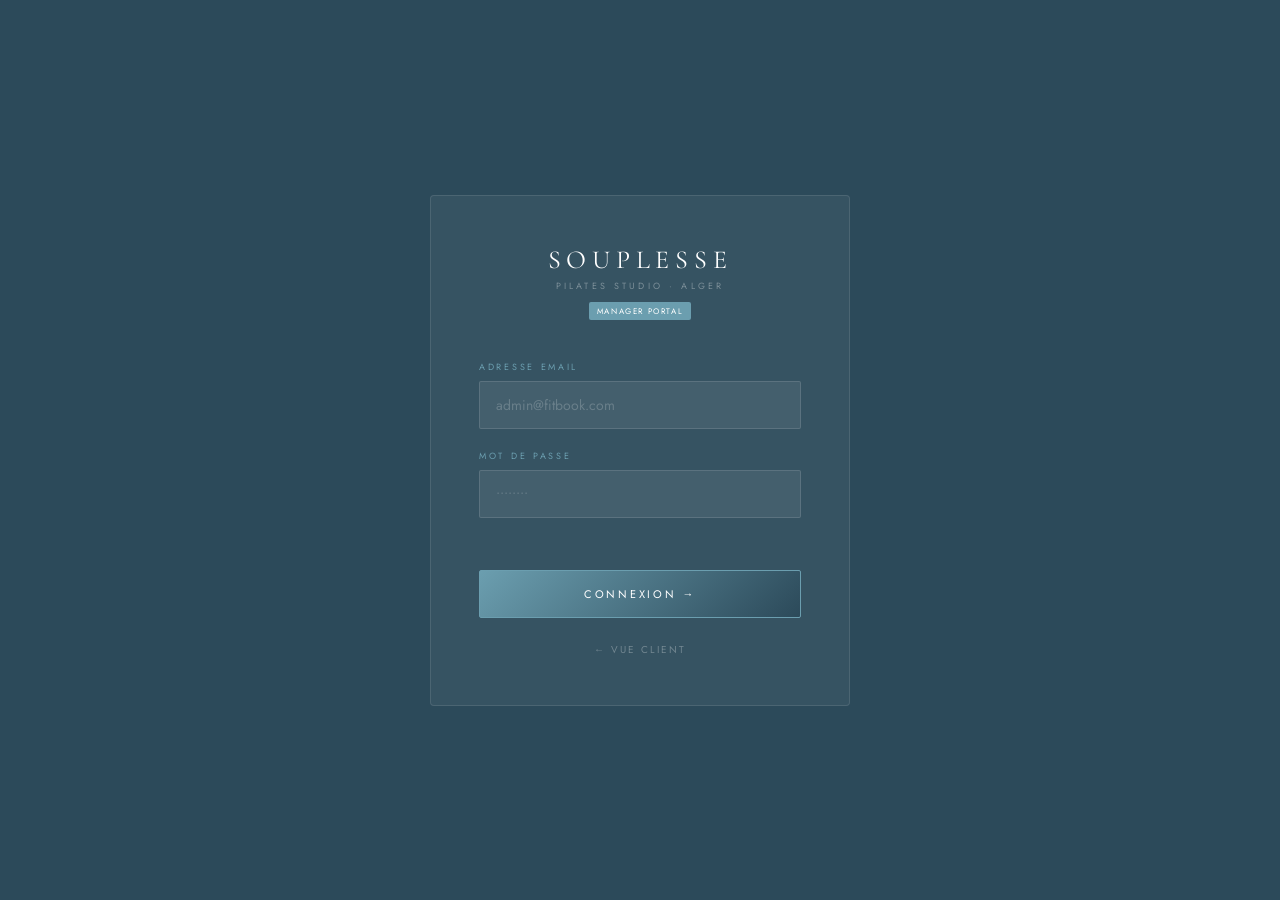
==== src/main/resources/static/admin.html @ acb63647 "back + front (reservation btn does not work)" ====
<!DOCTYPE html>
<html lang="fr">
<head>
  <meta charset="UTF-8"/>
  <meta name="viewport" content="width=device-width, initial-scale=1.0"/>
  <title>Souplesse — Admin Dashboard</title>
  <link rel="stylesheet" href="./css/style.css">
  <link rel="stylesheet" href="./css/admin.css">
  <link rel="preconnect" href="https://fonts.googleapis.com"/>
  <link rel="stylesheet" href="https://fonts.googleapis.com/css2?family=Cormorant+Garamond:ital,wght@0,300;0,400;1,300;1,400&family=Jost:wght@300;400;500&display=swap"/>
  <style>
    .admin-container { display: flex; gap: 0; min-height: 100vh; }
    .admin-sidebar { width: 260px; background: #2c4a5a; padding: 24px; color: white; overflow-y: auto; }
    .admin-main { flex: 1; overflow-y: auto; padding: 40px; background: #fdfcfa; }
    .admin-logo { font-size: 18px; font-weight: 600; margin-bottom: 32px; }
    .admin-stats { display: grid; grid-template-columns: repeat(3, 1fr); gap: 16px; margin-bottom: 32px; }
    .admin-stat-card { background: white; padding: 20px; border-radius: 6px; text-align: center; }
    .admin-stat-num { font-size: 28px; font-weight: 600; color: #2c4a5a; }
    .admin-stat-label { font-size: 12px; color: #999; margin-top: 4px; }
    .admin-tabs { display: flex; gap: 12px; margin-bottom: 32px; border-bottom: 1px solid #e0e0e0; }
    .admin-tab { padding: 12px 16px; cursor: pointer; border: none; background: none; font-size: 14px; color: #999; border-bottom: 3px solid transparent; transition: all 0.2s; }
    .admin-tab.active { color: #2c4a5a; border-bottom-color: #2c4a5a; font-weight: 600; }
    .tab-content { display: none; }
    .tab-content.active { display: block; }
    .admin-card-body { background: white; padding: 24px; border-radius: 8px; }
    .admin-card-title { font-size: 18px; font-weight: 600; margin-bottom: 20px; color: #2c4a5a; }
    .admin-form-group { margin-bottom: 16px; }
    .admin-form-group label { display: block; font-size: 12px; color: #999; text-transform: uppercase; letter-spacing: 0.3px; margin-bottom: 6px; }
    .admin-form-group input, .admin-form-group select, .admin-form-group textarea { width: 100%; padding: 10px; border: 1px solid #ddd; border-radius: 4px; font-size: 14px; }
    .admin-form-error { color: #d32f2f; font-size: 12px; }
    .admin-submit-btn { width: 100%; padding: 12px; background: #6b9eaf; color: white; border: none; border-radius: 4px; cursor: pointer; font-weight: 600; }
    .admin-table { width: 100%; border-collapse: collapse; margin-top: 20px; }
    .admin-table th { text-align: left; padding: 12px; background: #f5f5f5; font-weight: 600; font-size: 12px; color: #666; border-bottom: 1px solid #ddd; }
    .admin-table td { padding: 12px; border-bottom: 1px solid #eee; font-size: 13px; }
    .admin-btn-edit, .admin-btn-delete { border: none; background: none; cursor: pointer; padding: 4px; border-radius: 2px; transition: all 0.2s; }
    .admin-btn-edit { color: #2196f3; }
    .admin-btn-delete { color: #f44336; }
    .admin-btn-edit:hover { background: rgba(33, 150, 243, 0.1); }
    .admin-btn-delete:hover { background: rgba(244, 67, 54, 0.1); }
    #adminToast { display: none; position: fixed; bottom: 20px; left: 20px; background: #4caf50; color: white; padding: 12px 20px; border-radius: 4px; }
    #adminToast.show { display: block; }
    .form-row { display: grid; grid-template-columns: 1fr 1fr; gap: 16px; }
  </style>
</head>
<body>

<div class="admin-container">

  <!-- SIDEBAR -->
  <div class="admin-sidebar">
    <div class="admin-logo">SOUPLESSE ADMIN</div>
    <div class="sidebar-footer"></div>
  </div>

  <!-- MAIN CONTENT -->
  <div class="admin-main">
    <!-- STATS -->
    <div class="admin-stats">
      <div class="admin-stat-card">
        <div class="admin-stat-num" id="statActive">0</div>
        <div class="admin-stat-label">CLASSES ACTIVES</div>
      </div>
      <div class="admin-stat-card">
        <div class="admin-stat-num" id="statBooked">0</div>
        <div class="admin-stat-label">RÉSERVATIONS</div>
      </div>
      <div class="admin-stat-card">
        <div class="admin-stat-num" id="statClients">0</div>
        <div class="admin-stat-label">CLIENTS</div>
      </div>
    </div>

    <!-- TABS -->
    <div class="admin-tabs">
      <button class="admin-tab active" onclick="switchTab('courses')">Classes</button>
      <button class="admin-tab" onclick="switchTab('instructors')">Instructeurs</button>
      <button class="admin-tab" onclick="switchTab('reservations')">Réservations</button>
    </div>

    <!-- TAB: COURSES -->
    <div id="courses-tab" class="tab-content active">
      <div class="admin-card-body" id="addCourseSection">
        <h3 class="admin-card-title">Créer une Classe</h3>

        <div class="admin-form-group">
            <label for="fieldTitle">Type de Classe (ex: YOGA, PILATES)</label>
            <input type="text" id="fieldTitle" placeholder="ex. YOGA, PILATES, STRETCHING, CARDIO"/>
        </div>

        <div class="admin-form-group">
            <label for="fieldInstructor">Instructeur</label>
            <select id="fieldInstructor">
              <option value="">— Choisir un instructeur —</option>
            </select>
        </div>

        <div class="form-row">
            <div class="admin-form-group">
              <label for="fieldDate">Date</label>
              <input type="date" id="fieldDate"/>
            </div>
            <div class="admin-form-group">
              <label for="fieldTime">Heure</label>
              <input type="time" id="fieldTime"/>
            </div>
        </div>

        <div class="admin-form-group">
            <label for="fieldCapacity">Capacité (Places)</label>
            <input type="number" id="fieldCapacity" placeholder="8" min="1" max="50"/>
        </div>

        <div class="admin-form-group">
            <label for="fieldImage">Image (URL, optionnel)</label>
            <input type="url" id="fieldImage" placeholder="https://images.unsplash.com/..."/>
        </div>

        <div class="admin-form-group">
            <label for="fieldDescription">Description</label>
            <textarea id="fieldDescription" placeholder="Décrivez la séance…" rows="4"></textarea>
        </div>

        <div class="admin-form-group">
            <label for="fieldPrice">Prix (DA)</label>
            <input type="number" id="fieldPrice" min="0" step="100"/>
        </div>

        <p class="admin-form-error" id="adminFormError"></p>

        <button class="admin-submit-btn" onclick="addCourse()">
            Publier la Classe →
        </button>
      </div>

      <div style="margin-top: 32px;">
        <h3 class="admin-card-title">Classes Publiées</h3>
        <table class="admin-table">
          <thead>
            <tr>
              <th>Type</th>
              <th>Instructeur</th>
              <th>Date & Heure</th>
              <th>Prix</th>
              <th>Places</th>
              <th>Actions</th>
            </tr>
          </thead>
          <tbody id="adminTableBody">
          </tbody>
        </table>
        <div id="emptyState" style="text-align: center; padding: 32px; color: #999; display: none;">
          Aucune classe ajoutée.
        </div>
      </div>
    </div>

    <!-- TAB: INSTRUCTORS -->
    <div id="instructors-tab" class="tab-content">
      <div class="admin-card-body">
        <h3 class="admin-card-title">Ajouter un Instructeur</h3>

        <div class="admin-form-group">
            <label for="instFirstName">Prénom</label>
            <input type="text" id="instFirstName" placeholder="ex. Amira"/>
        </div>

        <div class="admin-form-group">
            <label for="instLastName">Nom</label>
            <input type="text" id="instLastName" placeholder="ex. Bensalem"/>
        </div>

        <div class="admin-form-group">
            <label for="instEmail">Email</label>
            <input type="email" id="instEmail" placeholder="amira@souplesse.com"/>
        </div>

        <p class="admin-form-error" id="instructorFormError"></p>

        <button class="admin-submit-btn" onclick="addInstructor()">
            Ajouter Instructeur →
        </button>
      </div>

      <div style="margin-top: 32px;">
        <h3 class="admin-card-title">Instructeurs</h3>
        <div id="instructorsContainer"></div>
      </div>
    </div>

    <!-- TAB: RESERVATIONS -->
    <div id="reservations-tab" class="tab-content">
      <div style="margin-top: 0;">
        <h3 class="admin-card-title">Réservations</h3>
        <table class="admin-table">
          <thead>
            <tr>
              <th>Client</th>
              <th>Email</th>
              <th>Classe</th>
              <th>Date</th>
              <th>Actions</th>
            </tr>
          </thead>
          <tbody id="clientsTableBody">
          </tbody>
        </table>
        <div id="clientsEmptyState" style="text-align: center; padding: 32px; color: #999; display: none;">
          Aucune réservation.
        </div>
      </div>
    </div>

  </div>
</div>

<div id="adminToast"></div>

<script src="./js/api.js"></script>
<script src="./js/admin.js"></script>

</body>
</html>
---- src/main/resources/static/css/style.css ----
/* ── RESET & BASE ───────────────────────────────── */
    *,*::before,*::after{box-sizing:border-box;margin:0;padding:0}
    :root{
    --cream:#F5F0E8;--sand:#E8D5B7;--ocean:#6B9EAF;
    --deep:#2C4A5A;--white:#FDFCFA;--charcoal:#2A2825;
    --serif:'Cormorant Garamond',serif;
    --sans:'Jost',sans-serif;
    }
    html{scroll-behavior:smooth}
    body{background:var(--white);color:var(--charcoal);font-family:var(--sans);overflow-x:hidden}
    img{display:block;max-width:100%}
    a{text-decoration:none;color:inherit}
    button{cursor:pointer;font-family:var(--sans);border:none;background:none}

    /* ── UTILITY ────────────────────────────────────── */
    .serif{font-family:var(--serif)}
    .sans{font-family:var(--sans)}
    .label{font-size:10px;letter-spacing:.35em;text-transform:uppercase;font-family:var(--sans);color:var(--ocean)}
    .fade-up{opacity:0;transform:translateY(36px);transition:opacity .85s cubic-bezier(.22,1,.36,1),transform .85s cubic-bezier(.22,1,.36,1)}
    .fade-up.visible{opacity:1;transform:none}

    /* ── NAV ────────────────────────────────────────── */
    #nav{
    position:fixed;top:0;left:0;right:0;z-index:100;
    display:flex;align-items:center;justify-content:space-between;
    padding:20px 48px;
    transition:background .4s,backdrop-filter .4s,box-shadow .4s;
    }
    #nav.scrolled{
    background:rgba(253,252,250,.94);
    backdrop-filter:blur(18px);
    box-shadow:0 1px 0 rgba(0,0,0,.06);
    }
    .nav-logo span:first-child{font-family:var(--serif);font-size:21px;letter-spacing:.22em;color:white;transition:color .4s}
    .nav-logo span:last-child{font-size:9px;letter-spacing:.35em;text-transform:uppercase;color:rgba(255,255,255,.6);display:block;margin-top:2px;transition:color .4s}
    #nav.scrolled .nav-logo span:first-child{color:var(--deep)}
    #nav.scrolled .nav-logo span:last-child{color:var(--ocean)}
    .nav-links{display:flex;align-items:center;gap:32px}
    .nav-links a{font-size:11px;letter-spacing:.2em;text-transform:uppercase;color:white;transition:opacity .3s;padding-bottom:2px;border-bottom:1px solid transparent}
    .nav-links a:hover{opacity:.5}
    .nav-links a.active{border-bottom-color:currentColor}
    #nav.scrolled .nav-links a{color:var(--charcoal)}
    .nav-cta{
    padding:10px 20px;font-size:10px;letter-spacing:.2em;text-transform:uppercase;
    background:linear-gradient(135deg,var(--ocean),var(--deep));color:white!important;
    border-radius:2px;transition:opacity .3s,transform .2s!important;border-bottom:none!important;
    }
    .nav-cta:hover{opacity:.9!important;transform:scale(1.04)}
    .hamburger{display:none;flex-direction:column;gap:6px;background:none;border:none;cursor:pointer;z-index:101}
    .hamburger span{display:block;width:24px;height:1px;background:white;transition:all .3s}
    #nav.scrolled .hamburger span{background:var(--charcoal)}
    .hamburger.open span:nth-child(1){transform:rotate(45deg) translate(5px,5px)}
    .hamburger.open span:nth-child(2){opacity:0}
    .hamburger.open span:nth-child(3){transform:rotate(-45deg) translate(5px,-5px)}
    #mobile-menu{
    display:none;position:fixed;top:0;left:0;right:0;
    background:var(--white);z-index:99;padding:88px 32px 40px;
    flex-direction:column;gap:0;
    }
    #mobile-menu.open{display:flex}
    #mobile-menu a{
    font-size:14px;letter-spacing:.2em;text-transform:uppercase;
    color:var(--charcoal);padding:16px 0;border-bottom:1px solid var(--sand);
    }

    /* ── HERO ───────────────────────────────────────── */
    #hero{
    position:relative;height:100vh;min-height:700px;
    display:flex;align-items:center;justify-content:center;overflow:hidden;
    }
    .hero-bg{
    position:absolute;inset:0;
    background:url('https://images.unsplash.com/photo-1518611012118-696072aa579a?w=1800&q=90') center/cover no-repeat;
    transform:scale(1.08);
    transition:transform .1s linear;
    }
    .hero-overlay{
    position:absolute;inset:0;
    background:linear-gradient(to bottom,rgba(44,74,90,.62) 0%,rgba(44,74,90,.22) 50%,rgba(44,74,90,.78) 100%);
    }
    .hero-wave{position:absolute;bottom:0;left:0;right:0;height:80px;z-index:2}
    .hero-content{
    position:relative;z-index:3;text-align:center;padding:0 24px;max-width:760px;
    }
    .hero-eyebrow{font-size:10px;letter-spacing:.4em;text-transform:uppercase;color:rgba(255,255,255,.7);margin-bottom:24px;animation:fadeInUp .9s .3s both}
    .hero-title{
    font-family:var(--serif);font-weight:300;line-height:.9;
    font-size:clamp(60px,10vw,120px);color:white;margin-bottom:24px;
    animation:fadeInUp .9s .5s both;
    }
    .hero-title em{font-style:italic;color:var(--sand)}
    .hero-sub{
    font-size:15px;letter-spacing:.05em;color:rgba(255,255,255,.75);
    line-height:1.7;max-width:420px;margin:0 auto 40px;
    animation:fadeInUp .9s .8s both;
    }
    .hero-btns{display:flex;flex-wrap:wrap;gap:16px;justify-content:center;animation:fadeInUp .9s 1s both}
    .btn-primary{
    position:relative;padding:16px 40px;font-size:11px;letter-spacing:.25em;text-transform:uppercase;
    background:var(--ocean);color:white;border-radius:2px;overflow:hidden;
    transition:transform .2s,box-shadow .3s;
    }
    .btn-primary:hover{transform:scale(1.04);box-shadow:0 0 32px rgba(107,158,175,.5)}
    .btn-outline{
    padding:16px 40px;font-size:11px;letter-spacing:.25em;text-transform:uppercase;
    border:1px solid rgba(255,255,255,.4);color:rgba(255,255,255,.9);border-radius:2px;
    transition:border-color .3s,background .3s;
    }
    .btn-outline:hover{border-color:white;background:rgba(255,255,255,.1)}

    /* floating studio card */
    .hero-card{
    position:absolute;right:48px;bottom:100px;z-index:4;
    width:180px;height:230px;border-radius:3px;overflow:hidden;
    box-shadow:0 20px 60px rgba(0,0,0,.4);
    animation:fadeInRight 1s 1.4s both;
    }
    .hero-card img{width:100%;height:100%;object-fit:cover;transition:opacity .8s}
    .hero-card-overlay{position:absolute;inset:0;background:linear-gradient(to top,rgba(44,74,90,.5),transparent 60%)}
    .hero-card-label{
    position:absolute;bottom:12px;left:12px;
    font-size:9px;letter-spacing:.3em;text-transform:uppercase;color:rgba(255,255,255,.9);
    }
    .hero-card-dots{position:absolute;top:12px;right:12px;display:flex;gap:4px}
    .hero-card-dots button{width:6px;height:6px;border-radius:50%;background:rgba(255,255,255,.4);transition:background .3s}
    .hero-card-dots button.active{background:white}
    .scroll-hint{
    position:absolute;bottom:40px;left:50%;transform:translateX(-50%);
    display:flex;flex-direction:column;align-items:center;gap:8px;
    color:rgba(255,255,255,.5);z-index:3;animation:bob 2.5s ease-in-out infinite;
    }
    .scroll-hint span{font-size:9px;letter-spacing:.3em;text-transform:uppercase}
    .scroll-hint div{width:1px;height:32px;background:rgba(255,255,255,.5)}

    /* ── STUDIO SHOWCASE ────────────────────────────── */
    #studio{background:var(--white)}
    .tab-bar{display:flex}
    .tab-bar button{
    flex:1;padding:20px;font-size:11px;letter-spacing:.25em;text-transform:uppercase;
    border-bottom:1px solid var(--sand);transition:all .3s;
    }
    .tab-bar button.active{background:var(--deep);color:white;border-bottom-color:var(--deep)}
    .tab-bar button:not(.active){color:var(--charcoal);background:var(--cream)}
    .studio-panel{display:none;grid-template-columns:1fr 1fr;min-height:460px}
    .studio-panel.active{display:grid}
    .studio-panel-img{position:relative;overflow:hidden;min-height:360px}
    .studio-panel-img img{width:100%;height:100%;object-fit:cover;animation:zoomIn 1.2s cubic-bezier(.22,1,.36,1) both}
    .studio-panel-text{
    display:flex;flex-direction:column;justify-content:center;
    padding:56px 64px;background:var(--white);
    }
    .studio-panel-text h2{
    font-family:var(--serif);font-weight:300;line-height:1.1;
    font-size:clamp(30px,4vw,50px);color:var(--deep);margin:12px 0 20px;
    }
    .studio-panel-text p{font-size:15px;line-height:1.75;color:#6B6560;margin-bottom:32px}
    .studio-stats{display:flex;gap:40px}
    .stat-num{font-family:var(--serif);font-size:30px;font-weight:300;color:var(--deep)}
    .stat-label{font-size:9px;letter-spacing:.15em;text-transform:uppercase;color:var(--ocean);margin-top:2px}

    /* ── CLASSES ────────────────────────────────────── */
    #classes{padding:96px 24px;background:var(--cream)}
    .section-header{text-align:center;margin-bottom:48px}
    .section-title{
    font-family:var(--serif);font-weight:300;
    font-size:clamp(32px,5vw,60px);color:var(--deep);line-height:1.1;margin-top:12px;
    }
    .filter-bar{display:flex;flex-wrap:wrap;justify-content:center;gap:8px;margin-bottom:40px}
    .filter-btn{
    padding:8px 16px;font-size:10px;letter-spacing:.2em;text-transform:uppercase;
    border:1px solid rgba(0,0,0,.08);border-radius:2px;transition:all .2s;
    background:rgba(255,255,255,.7);color:var(--charcoal);
    }
    .filter-btn.active,.filter-btn:hover{background:var(--deep);color:white;border-color:var(--deep)}
    .courses-grid{
    display:grid;grid-template-columns:repeat(3,1fr);
    gap:24px;max-width:1152px;margin:0 auto;
    }
    .course-card{
    position:relative;border-radius:3px;overflow:hidden;aspect-ratio:3/4;cursor:pointer;
    transition:transform .4s cubic-bezier(.22,1,.36,1);
    }
    .course-card:hover{transform:translateY(-6px)}
    .course-img{width:100%;height:100%;object-fit:cover;transition:transform .7s}
    .course-card:hover .course-img{transform:scale(1.1)}
    .course-gradient{
    position:absolute;inset:0;
    background:linear-gradient(to top,rgba(44,74,90,.9) 0%,transparent 55%);
    }
    .course-base{position:absolute;bottom:0;left:0;right:0;padding:20px}
    .course-instructor{font-size:10px;letter-spacing:.2em;text-transform:uppercase;color:var(--sand);margin-bottom:6px}
    .course-title{font-family:var(--serif);font-size:20px;font-weight:300;color:white;line-height:1.2}
    .course-overlay{
    position:absolute;inset:0;
    background:rgba(44,74,90,.93);
    display:flex;flex-direction:column;align-items:center;justify-content:center;
    padding:24px;text-align:center;
    opacity:0;transition:opacity .3s;
    }
    .course-card:hover .course-overlay{opacity:1}
    .course-divider{width:40px;height:1px;background:var(--sand);margin:0 auto 20px}
    .level-badge{
    display:inline-block;padding:4px 10px;
    font-size:9px;letter-spacing:.18em;text-transform:uppercase;
    border-radius:2px;color:white;margin-bottom:12px;
    }
    .course-duration{font-size:11px;color:rgba(255,255,255,.6);margin-bottom:16px}
    .course-spots{font-size:11px;color:rgba(255,255,255,.5);margin-bottom:20px}
    .btn-book{
    padding:10px 32px;font-size:10px;letter-spacing:.2em;text-transform:uppercase;
    border:1px solid rgba(255,255,255,.4);color:white;border-radius:2px;
    transition:all .2s;background:transparent;
    }
    .btn-book:hover,.btn-book.booked{background:var(--ocean);border-color:var(--ocean)}
    .tag-badge{
    position:absolute;top:16px;left:16px;
    padding:4px 12px;font-size:9px;letter-spacing:.2em;text-transform:uppercase;
    background:var(--ocean);color:white;border-radius:2px;
    }
    .spots-badge{
    position:absolute;top:16px;right:16px;
    padding:4px 10px;font-size:9px;letter-spacing:.15em;text-transform:uppercase;
    background:rgba(196,113,91,.88);color:white;border-radius:2px;
    }

    /* ── BOOKING ────────────────────────────────────── */
    #booking{
    padding:96px 24px;
    background:linear-gradient(135deg,var(--deep) 0%,#1a3040 100%);
    }
    .booking-glass{
    max-width:900px;margin:0 auto;
    padding:48px;
    background:rgba(255,255,255,.07);
    backdrop-filter:blur(20px);
    border:1px solid rgba(255,255,255,.12);
    border-radius:4px;
    }
    .steps{display:flex;align-items:center;justify-content:center;gap:12px;margin-bottom:40px}
    .step-dot{
    width:28px;height:28px;border-radius:50%;display:flex;align-items:center;justify-content:center;
    font-size:11px;transition:all .3s;
    background:rgba(255,255,255,.15);color:rgba(255,255,255,.4);
    }
    .step-dot.active{background:var(--sand);color:var(--deep)}
    .step-dot.done{background:var(--ocean);color:white}
    .step-label{font-size:10px;letter-spacing:.2em;text-transform:uppercase;color:rgba(255,255,255,.35);transition:color .3s}
    .step-label.active{color:white}
    .step-sep{width:32px;height:1px;background:rgba(255,255,255,.15)}
    .booking-step{display:none}
    .booking-step.active{display:block}
    .booking-grid{display:grid;grid-template-columns:1fr 1fr;gap:40px}
    .cal-header{display:flex;align-items:center;justify-content:space-between;margin-bottom:20px}
    .cal-month{font-family:var(--serif);font-size:18px;font-weight:300;color:white}
    .cal-nav{display:flex;gap:4px}
    .cal-nav button{
    width:32px;height:32px;border-radius:50%;color:rgba(255,255,255,.6);
    display:flex;align-items:center;justify-content:center;font-size:16px;
    transition:all .2s;
    }
    .cal-nav button:hover{background:rgba(255,255,255,.1);color:white}
    .cal-grid{display:grid;grid-template-columns:repeat(7,1fr);gap:4px}
    .cal-day-label{
    text-align:center;font-size:9px;letter-spacing:.2em;text-transform:uppercase;
    color:rgba(255,255,255,.3);padding:4px 0;
    }
    .cal-day{
    aspect-ratio:1;display:flex;align-items:center;justify-content:center;
    border-radius:50%;font-size:13px;color:rgba(255,255,255,.8);
    transition:all .2s;cursor:pointer;
    }
    .cal-day:hover{background:rgba(255,255,255,.1)}
    .cal-day.past{color:rgba(255,255,255,.2);cursor:not-allowed;pointer-events:none}
    .cal-day.selected{background:var(--ocean);color:white}
    .class-types{display:flex;flex-wrap:wrap;gap:8px;margin-top:20px}
    .class-type-btn{
    padding:8px 12px;font-size:10px;letter-spacing:.15em;text-transform:uppercase;
    border:1px solid rgba(255,255,255,.12);color:rgba(255,255,255,.7);border-radius:2px;
    transition:all .2s;
    }
    .class-type-btn.active,.class-type-btn:hover{
    background:var(--sand);color:var(--deep);border-color:var(--sand);
    }
    .times-grid{display:grid;grid-template-columns:repeat(4,1fr);gap:8px;margin-top:12px}
    .time-btn{
    padding:10px;font-size:11px;text-align:center;
    border:1px solid rgba(255,255,255,.12);color:rgba(255,255,255,.7);border-radius:2px;
    transition:all .2s;
    }
    .time-btn:hover{border-color:var(--ocean);color:white}
    .time-btn.selected{background:var(--ocean);border-color:var(--ocean);color:white}
    .section-sublabel{font-size:10px;letter-spacing:.2em;text-transform:uppercase;color:var(--ocean);margin-bottom:12px;margin-top:20px}
    .btn-continue{
    width:100%;margin-top:24px;padding:16px;
    font-size:11px;letter-spacing:.25em;text-transform:uppercase;
    border-radius:2px;color:rgba(255,255,255,.3);
    background:rgba(255,255,255,.08);transition:all .3s;cursor:not-allowed;
    }
    .btn-continue.ready{
    background:linear-gradient(135deg,var(--ocean),var(--deep));
    color:white;cursor:pointer;
    }
    .btn-continue.ready:hover{opacity:.9;transform:scale(1.01)}
    .booking-form{max-width:440px;margin:0 auto}
    .booking-summary{
    text-align:center;margin-bottom:28px;
    font-size:14px;color:rgba(255,255,255,.5);
    }
    .booking-summary strong{color:var(--sand);font-weight:400}
    .form-group{margin-bottom:16px}
    .form-group label{
    display:block;font-size:10px;letter-spacing:.2em;text-transform:uppercase;
    color:var(--ocean);margin-bottom:8px;
    }
    .form-group input{
    width:100%;padding:14px 16px;font-size:14px;outline:none;
    background:rgba(255,255,255,.08);border:1px solid rgba(255,255,255,.15);
    border-radius:2px;color:white;font-family:var(--sans);transition:border .2s;
    }
    .form-group input:focus{border-color:var(--ocean)}
    .form-group input::placeholder{color:rgba(255,255,255,.25)}
    .form-btns{display:flex;gap:12px;margin-top:24px}
    .btn-back{
    flex:1;padding:14px;font-size:10px;letter-spacing:.2em;text-transform:uppercase;
    border:1px solid rgba(255,255,255,.2);color:rgba(255,255,255,.6);border-radius:2px;
    transition:all .2s;
    }
    .btn-back:hover{border-color:rgba(255,255,255,.5);color:white}
    .btn-confirm{
    flex:2;padding:14px;font-size:10px;letter-spacing:.25em;text-transform:uppercase;
    background:linear-gradient(135deg,var(--ocean),var(--deep));color:white;border-radius:2px;
    transition:all .2s;
    }
    .btn-confirm:hover{opacity:.9}
    .booking-done{text-align:center;padding:40px 0}
    .done-check{
    width:72px;height:72px;border-radius:50%;background:var(--ocean);
    display:flex;align-items:center;justify-content:center;margin:0 auto 28px;
    animation:popIn .5s cubic-bezier(.22,1,.36,1) both;
    }
    .done-check svg{width:32px;height:32px}
    .done-title{font-family:var(--serif);font-size:32px;font-weight:300;color:white;margin-bottom:10px}
    .done-detail{font-size:14px;color:rgba(255,255,255,.6);margin-bottom:6px}
    .done-date{font-size:15px;color:var(--sand);margin-bottom:24px}
    .btn-again{
    font-size:10px;letter-spacing:.25em;text-transform:uppercase;
    border-bottom:1px solid var(--ocean);color:var(--ocean);padding-bottom:2px;
    transition:opacity .2s;
    }
    .btn-again:hover{opacity:.7}

    /* ── TESTIMONIALS ───────────────────────────────── */
    #testimonials{padding:96px 24px;background:var(--cream);overflow:hidden}
    .testimonials-inner{max-width:720px;margin:0 auto;text-align:center}
    .quote-mark{font-family:var(--serif);font-size:60px;color:var(--sand);line-height:1}
    .testimonial-text{
    font-family:var(--serif);font-weight:300;line-height:1.55;
    font-size:clamp(18px,3vw,28px);color:var(--deep);
    margin-bottom:28px;
    transition:opacity .4s,transform .4s;
    }
    .testimonial-name{font-size:12px;letter-spacing:.15em;text-transform:uppercase;color:var(--charcoal)}
    .testimonial-role{font-size:10px;letter-spacing:.15em;text-transform:uppercase;color:var(--ocean);margin-top:4px}
    .testi-dots{display:flex;justify-content:center;gap:10px;margin-top:28px}
    .testi-dot{height:1px;background:var(--sand);transition:all .3s;border:none;cursor:pointer}
    .testi-dot.active{background:var(--ocean);width:32px}
    .testi-dot:not(.active){width:16px}
    .swipe-hint{font-size:9px;letter-spacing:.2em;text-transform:uppercase;color:rgba(42,40,37,.4);margin-top:14px}

    /* ── COMMUNITY ──────────────────────────────────── */
    #community{padding:96px 24px;background:var(--white)}
    .gallery-grid{
    display:grid;grid-template-columns:repeat(3,1fr);
    gap:10px;max-width:1152px;margin:32px auto 0;
    }
    .gallery-cell{position:relative;aspect-ratio:1;overflow:hidden;cursor:pointer}
    .gallery-cell img{width:100%;height:100%;object-fit:cover;transition:transform .7s}
    .gallery-cell:hover img{transform:scale(1.09)}
    .gallery-hover{
    position:absolute;inset:0;
    background:rgba(44,74,90,.7);
    display:flex;flex-direction:column;align-items:center;justify-content:center;
    opacity:0;transition:opacity .3s;
    }
    .gallery-cell:hover .gallery-hover{opacity:1}
    .gallery-likes{display:flex;align-items:center;gap:6px;color:white;font-size:14px}
    .gallery-caption{font-size:11px;color:rgba(255,255,255,.8);margin-top:6px}
    .gallery-studio-tag{
    position:absolute;top:10px;left:10px;
    background:rgba(44,74,90,.85);color:white;
    font-size:8px;letter-spacing:.25em;text-transform:uppercase;
    padding:3px 8px;border-radius:2px;
    }
    .ig-link{
    display:inline-flex;align-items:center;gap:12px;
    font-size:11px;letter-spacing:.2em;text-transform:uppercase;
    color:var(--ocean);margin-top:32px;
    transition:gap .3s;
    }
    .ig-link:hover{gap:20px}

    /* ── FOOTER ─────────────────────────────────────── */
    #footer{padding:80px 24px;background:var(--deep)}
    .footer-newsletter{text-align:center;margin-bottom:56px;padding-bottom:56px;border-bottom:1px solid rgba(255,255,255,.08)}
    .footer-newsletter h3{font-family:var(--serif);font-size:32px;font-weight:300;color:white;margin-bottom:10px}
    .footer-newsletter p{font-size:13px;color:rgba(255,255,255,.45);margin-bottom:24px}
    .newsletter-form{display:flex;max-width:400px;margin:0 auto}
    .newsletter-form input{
    flex:1;padding:14px 20px;font-size:13px;outline:none;
    background:rgba(255,255,255,.08);border:1px solid rgba(255,255,255,.15);
    border-right:none;border-radius:2px 0 0 2px;
    color:white;font-family:var(--sans);
    }
    .newsletter-form input::placeholder{color:rgba(255,255,255,.25)}
    .newsletter-form button{
    padding:14px 20px;font-size:10px;letter-spacing:.2em;text-transform:uppercase;
    background:var(--ocean);color:white;border-radius:0 2px 2px 0;
    transition:opacity .2s;white-space:nowrap;
    }
    .newsletter-form button:hover{opacity:.85}
    .newsletter-thanks{color:var(--ocean);font-size:13px;display:none}
    .footer-grid{display:grid;grid-template-columns:2fr 1fr 1fr;gap:40px;margin-bottom:48px;padding-bottom:48px;border-bottom:1px solid rgba(255,255,255,.08)}
    .footer-brand-name{font-family:var(--serif);font-size:22px;letter-spacing:.22em;color:white;margin-bottom:6px}
    .footer-brand-sub{font-size:9px;letter-spacing:.35em;text-transform:uppercase;color:rgba(255,255,255,.3);margin-bottom:20px}
    .footer-brand-desc{font-size:14px;line-height:1.7;color:rgba(255,255,255,.45);margin-bottom:24px}
    .footer-socials{display:flex;gap:10px}
    .footer-social{
    width:36px;height:36px;display:flex;align-items:center;justify-content:center;
    border:1px solid rgba(255,255,255,.2);color:rgba(255,255,255,.55);
    font-size:10px;letter-spacing:.1em;border-radius:2px;
    transition:all .2s;
    }
    .footer-social:hover{transform:translateY(-2px);border-color:rgba(255,255,255,.5);color:white}
    .footer-col-title{font-size:9px;letter-spacing:.3em;text-transform:uppercase;color:var(--ocean);margin-bottom:20px}
    .footer-col a{display:block;font-size:13px;color:rgba(255,255,255,.45);margin-bottom:12px;transition:opacity .2s}
    .footer-col a:hover{opacity:.8}
    .footer-contact-item{margin-bottom:16px}
    .footer-contact-item span:first-child{font-size:9px;letter-spacing:.2em;text-transform:uppercase;color:rgba(255,255,255,.25);display:block;margin-bottom:2px}
    .footer-contact-item span:last-child{font-size:13px;color:rgba(255,255,255,.55)}
    .footer-bottom{display:flex;justify-content:space-between;align-items:center;font-size:11px;letter-spacing:.1em;color:rgba(255,255,255,.2)}

    /* ── MODAL ──────────────────────────────────────── */
    #bookingModal{
    display:none;position:fixed;top:0;left:0;right:0;bottom:0;z-index:1000;
    align-items:center;justify-content:center;
    background:rgba(0,0,0,.5);backdrop-filter:blur(4px);
    padding:20px;
    }
    .modal-content{
    background:white;border-radius:8px;padding:32px;max-width:400px;width:100%;
    box-shadow:0 20px 60px rgba(0,0,0,.3);
    animation:slideUp .3s cubic-bezier(.22,1,.36,1);
    }
    .modal-close{
    position:absolute;top:12px;right:12px;width:32px;height:32px;
    display:flex;align-items:center;justify-content:center;
    font-size:24px;color:var(--charcoal);opacity:.6;
    transition:opacity .2s;
    }
    .modal-close:hover{opacity:1}
    .modal-content h3{font-family:var(--serif);font-size:24px;margin-bottom:12px;color:var(--deep)}
    .modal-content p{font-size:13px;color:var(--charcoal);margin-bottom:8px}
    .modal-content .form-group{margin-bottom:16px}
    .modal-content .form-group label{display:block;font-size:10px;letter-spacing:.1em;text-transform:uppercase;color:var(--ocean);margin-bottom:6px}
    .modal-content .form-group input{
    width:100%;padding:10px;border:1px solid #ddd;border-radius:4px;
    font-size:13px;font-family:var(--sans);
    }
    .modal-content .form-group input:focus{outline:none;border-color:var(--ocean)}
    .btn-confirm{
    width:100%;padding:14px;background:var(--ocean);color:white;border:none;
    border-radius:4px;font-size:12px;letter-spacing:.1em;font-weight:600;
    cursor:pointer;margin-top:16px;transition:opacity .2s;
    }
    .btn-confirm:hover{opacity:.9}

    @keyframes slideUp{from{transform:translateY(60px);opacity:0}to{transform:translateY(0);opacity:1}}

    /* ── ANIMATIONS ─────────────────────────────────── */
    @keyframes fadeInUp{from{opacity:0;transform:translateY(30px)}to{opacity:1;transform:none}}
    @keyframes fadeInRight{from{opacity:0;transform:translateX(40px)}to{opacity:1;transform:none}}
    @keyframes zoomIn{from{transform:scale(1.06)}to{transform:scale(1)}}
    @keyframes popIn{0%{transform:scale(0)}70%{transform:scale(1.15)}100%{transform:scale(1)}}
    @keyframes bob{0%,100%{transform:translateX(-50%) translateY(0)}50%{transform:translateX(-50%) translateY(6px)}}

    /* ── RESPONSIVE ─────────────────────────────────── */
    @media(max-width:900px){
    #nav{padding:18px 24px}
    .nav-links{display:none}
    .hamburger{display:flex}
    .hero-card{display:none}
    .studio-panel{grid-template-columns:1fr}
    .studio-panel-text{padding:36px 28px}
    .courses-grid{grid-template-columns:repeat(2,1fr)}
    .booking-grid{grid-template-columns:1fr}
    .footer-grid{grid-template-columns:1fr}
    .gallery-grid{grid-template-columns:repeat(3,1fr)}
    }
    @media(max-width:600px){
    .hero-btns{flex-direction:column;align-items:center}
    .courses-grid{grid-template-columns:repeat(2,1fr);gap:12px}
    .gallery-grid{grid-template-columns:repeat(3,1fr);gap:6px}
    .booking-glass{padding:28px 20px}
    .times-grid{grid-template-columns:repeat(4,1fr)}
    }
---- src/main/resources/static/css/admin.css ----
/* ── ADMIN STYLES ────────────────────────────────────
    Extends the main Souplesse palette with dashboard-
    specific components. Import AFTER style.css.
    ─────────────────────────────────────────────────────── */

    /* ── Admin-specific variables ───────────────────────── */
    :root {
    --admin-sidebar-w: 260px;
    --admin-bg: #F8F6F2;
    --border: rgba(44, 74, 90, 0.1);
    --danger: #C0392B;
    --danger-bg: #FDECEA;
    --success: #4A7C5E;
    --success-bg: #EEF4EE;
    }

    /* ── Base ───────────────────────────────────────────── */
    body {
    background: var(--admin-bg);
    min-height: 100vh;
    display: flex;
    font-family: var(--sans);
    }

    /* ── Sidebar ────────────────────────────────────────── */
    .admin-sidebar {
    width: var(--admin-sidebar-w);
    background: var(--deep);
    min-height: 100vh;
    display: flex;
    flex-direction: column;
    position: fixed;
    top: 0;
    left: 0;
    bottom: 0;
    z-index: 50;
    padding: 0 0 32px;
    transition: transform .3s;
    }

    .sidebar-logo {
    padding: 32px 28px 24px;
    border-bottom: 1px solid rgba(255,255,255,.08);
    }
    .sidebar-logo-name {
    font-family: var(--serif);
    font-size: 20px;
    letter-spacing: .22em;
    color: white;
    }
    .sidebar-logo-sub {
    font-size: 8px;
    letter-spacing: .35em;
    text-transform: uppercase;
    color: rgba(255,255,255,.35);
    margin-top: 4px;
    }
    .sidebar-badge {
    display: inline-block;
    background: var(--ocean);
    color: white;
    font-size: 8px;
    letter-spacing: .2em;
    text-transform: uppercase;
    padding: 3px 8px;
    border-radius: 2px;
    margin-top: 8px;
    }

    .sidebar-nav {
    flex: 1;
    padding: 24px 0;
    }
    .sidebar-nav-item {
    display: flex;
    align-items: center;
    gap: 12px;
    padding: 13px 28px;
    font-size: 11px;
    letter-spacing: .15em;
    text-transform: uppercase;
    color: rgba(255,255,255,.45);
    cursor: pointer;
    transition: all .2s;
    border-left: 2px solid transparent;
    text-decoration: none;
    }
    .sidebar-nav-item:hover,
    .sidebar-nav-item.active {
    color: white;
    background: rgba(255,255,255,.05);
    border-left-color: var(--ocean);
    }
    .sidebar-nav-item svg { flex-shrink: 0; opacity: .7; }

    .sidebar-footer {
    padding: 20px 28px;
    border-top: 1px solid rgba(255,255,255,.08);
    }
    .sidebar-back {
    display: flex;
    align-items: center;
    gap: 8px;
    font-size: 10px;
    letter-spacing: .2em;
    text-transform: uppercase;
    color: rgba(255,255,255,.4);
    text-decoration: none;
    transition: color .2s;
    }
    .sidebar-back:hover { color: rgba(255,255,255,.8); }

    /* ── Main content ───────────────────────────────────── */
    .admin-main {
    margin-left: var(--admin-sidebar-w);
    flex: 1;
    padding: 40px 48px;
    min-height: 100vh;
    }

    /* ── Page header ────────────────────────────────────── */
    .admin-header {
    display: flex;
    align-items: flex-end;
    justify-content: space-between;
    margin-bottom: 40px;
    }
    .admin-header-eyebrow {
    font-size: 10px;
    letter-spacing: .35em;
    text-transform: uppercase;
    color: var(--ocean);
    margin-bottom: 6px;
    }
    .admin-header-title {
    font-family: var(--serif);
    font-size: 36px;
    font-weight: 300;
    color: var(--deep);
    line-height: 1;
    }
    .admin-header-date {
    font-size: 12px;
    letter-spacing: .1em;
    color: rgba(42,40,37,.35);
    }

    /* ── Stats row ──────────────────────────────────────── */
    .stats-row {
    display: grid;
    grid-template-columns: repeat(4, 1fr);
    gap: 16px;
    margin-bottom: 40px;
    }
    .stat-card {
    background: white;
    border-radius: 4px;
    padding: 24px;
    border: 1px solid var(--border);
    position: relative;
    overflow: hidden;
    }
    .stat-card::before {
    content: '';
    position: absolute;
    top: 0; left: 0; right: 0;
    height: 2px;
    background: linear-gradient(90deg, var(--ocean), var(--deep));
    }
    .stat-card-label {
    font-size: 9px;
    letter-spacing: .3em;
    text-transform: uppercase;
    color: var(--ocean);
    margin-bottom: 8px;
    }
    .stat-card-value {
    font-family: var(--serif);
    font-size: 34px;
    font-weight: 300;
    color: var(--deep);
    line-height: 1;
    }
    .stat-card-sub {
    font-size: 10px;
    color: rgba(42,40,37,.35);
    margin-top: 4px;
    }

    /* ── Two-column layout ──────────────────────────────── */
    .admin-layout {
    display: grid;
    grid-template-columns: 380px 1fr;
    gap: 24px;
    align-items: start;
    }

    /* ── Card wrapper ───────────────────────────────────── */
    .admin-card {
    background: white;
    border-radius: 4px;
    border: 1px solid var(--border);
    overflow: hidden;
    }
    .admin-card-header {
    padding: 24px 28px;
    border-bottom: 1px solid var(--border);
    display: flex;
    align-items: center;
    gap: 10px;
    }
    .admin-card-title {
    font-size: 11px;
    letter-spacing: .25em;
    text-transform: uppercase;
    color: var(--deep);
    font-weight: 500;
    }
    .admin-card-body { padding: 28px; }

    /* ── Form ───────────────────────────────────────────── */
    .admin-form-group {
    margin-bottom: 20px;
    }
    .admin-form-group label {
    display: block;
    font-size: 9px;
    letter-spacing: .3em;
    text-transform: uppercase;
    color: var(--ocean);
    margin-bottom: 8px;
    }
    .admin-form-group input,
    .admin-form-group select,
    .admin-form-group textarea {
    width: 100%;
    padding: 12px 14px;
    font-size: 13px;
    font-family: var(--sans);
    background: var(--admin-bg);
    border: 1px solid var(--border);
    border-radius: 2px;
    color: var(--charcoal);
    outline: none;
    transition: border-color .2s, background .2s;
    }
    .admin-form-group input:focus,
    .admin-form-group select:focus,
    .admin-form-group textarea:focus {
    border-color: var(--ocean);
    background: white;
    }
    .admin-form-group textarea {
    resize: vertical;
    min-height: 88px;
    }
    .form-row {
    display: grid;
    grid-template-columns: 1fr 1fr;
    gap: 14px;
    }
    .admin-form-error {
    font-size: 12px;
    color: var(--danger);
    margin-bottom: 12px;
    min-height: 16px;
    }
    .admin-submit-btn {
    width: 100%;
    padding: 14px;
    font-size: 11px;
    letter-spacing: .25em;
    text-transform: uppercase;
    background: linear-gradient(135deg, var(--ocean), var(--deep));
    color: white;
    border-radius: 2px;
    transition: opacity .2s, transform .15s;
    font-family: var(--sans);
    border: none;
    cursor: pointer;
    }
    .admin-submit-btn:hover { opacity: .88; transform: translateY(-1px); }

    /* ── Table ──────────────────────────────────────────── */
    .admin-table-wrap { overflow-x: auto; }
    .admin-table {
    width: 100%;
    border-collapse: collapse;
    font-size: 13px;
    }
    .admin-table thead th {
    font-size: 9px;
    letter-spacing: .3em;
    text-transform: uppercase;
    color: var(--ocean);
    text-align: left;
    padding: 14px 16px;
    border-bottom: 1px solid var(--border);
    white-space: nowrap;
    }
    .admin-table tbody tr {
    border-bottom: 1px solid var(--border);
    transition: background .2s;
    }
    .admin-table tbody tr:hover { background: var(--admin-bg); }
    .admin-table tbody tr.row--past { opacity: .45; }
    .admin-table td { padding: 16px; vertical-align: middle; }
    .td-title { font-weight: 500; color: var(--deep); margin-bottom: 2px; }
    .td-level { font-size: 10px; letter-spacing: .1em; color: var(--ocean); }
    .td-coach { font-weight: 400; color: var(--charcoal); }
    .td-email { font-size: 11px; color: rgba(42,40,37,.45); }
    .td-time  { font-size: 11px; color: rgba(42,40,37,.45); }

    /* Spots progress bar */
    .spots-bar {
    height: 3px;
    background: var(--border);
    border-radius: 2px;
    overflow: hidden;
    margin-bottom: 4px;
    width: 100px;
    }
    .spots-fill {
    height: 100%;
    background: linear-gradient(90deg, var(--ocean), var(--deep));
    border-radius: 2px;
    transition: width .6s;
    }
    .spots-text { font-size: 11px; color: var(--charcoal); }
    .badge-full {
    background: var(--danger-bg);
    color: var(--danger);
    font-size: 9px;
    letter-spacing: .15em;
    text-transform: uppercase;
    padding: 2px 6px;
    border-radius: 2px;
    margin-left: 4px;
    }

    .admin-btn-delete {
    display: inline-flex;
    align-items: center;
    gap: 6px;
    font-size: 10px;
    letter-spacing: .12em;
    text-transform: uppercase;
    color: var(--danger);
    background: var(--danger-bg);
    padding: 7px 12px;
    border-radius: 2px;
    border: none;
    cursor: pointer;
    font-family: var(--sans);
    transition: opacity .2s;
    }
    .admin-btn-delete:hover { opacity: .75; }

    .admin-btn-edit {
    display: inline-flex;
    align-items: center;
    gap: 6px;
    font-size: 10px;
    letter-spacing: .12em;
    text-transform: uppercase;
    color: var(--ocean);
    background: rgba(44, 74, 90, 0.08);
    padding: 7px 12px;
    border-radius: 2px;
    border: none;
    cursor: pointer;
    font-family: var(--sans);
    transition: opacity .2s;
    }
    .admin-btn-edit:hover { opacity: .75; }

    /* ── Empty state ────────────────────────────────────── */
    .empty-state {
    text-align: center;
    padding: 56px 24px;
    display: none;
    }
    .empty-state-icon {
    width: 56px;
    height: 56px;
    background: var(--admin-bg);
    border-radius: 50%;
    display: flex;
    align-items: center;
    justify-content: center;
    margin: 0 auto 16px;
    }
    .empty-state p {
    font-size: 13px;
    color: rgba(42,40,37,.4);
    letter-spacing: .05em;
    }

    /* ── Toast ──────────────────────────────────────────── */
    #adminToast {
    position: fixed;
    bottom: 32px;
    right: 32px;
    background: var(--deep);
    color: white;
    font-size: 12px;
    letter-spacing: .1em;
    padding: 14px 24px;
    border-radius: 3px;
    box-shadow: 0 8px 32px rgba(0,0,0,.18);
    z-index: 200;
    opacity: 0;
    transform: translateY(8px);
    transition: opacity .3s, transform .3s;
    pointer-events: none;
    }
    #adminToast.show { opacity: 1; transform: none; }

    /* ── Responsive ─────────────────────────────────────── */
    @media (max-width: 1100px) {
    .admin-layout { grid-template-columns: 1fr; }
    .stats-row    { grid-template-columns: repeat(2, 1fr); }
    }
    @media (max-width: 860px) {
    .admin-sidebar  { transform: translateX(-100%); }
    .admin-main     { margin-left: 0; padding: 24px 20px; }
    .admin-sidebar.open { transform: none; }
    }
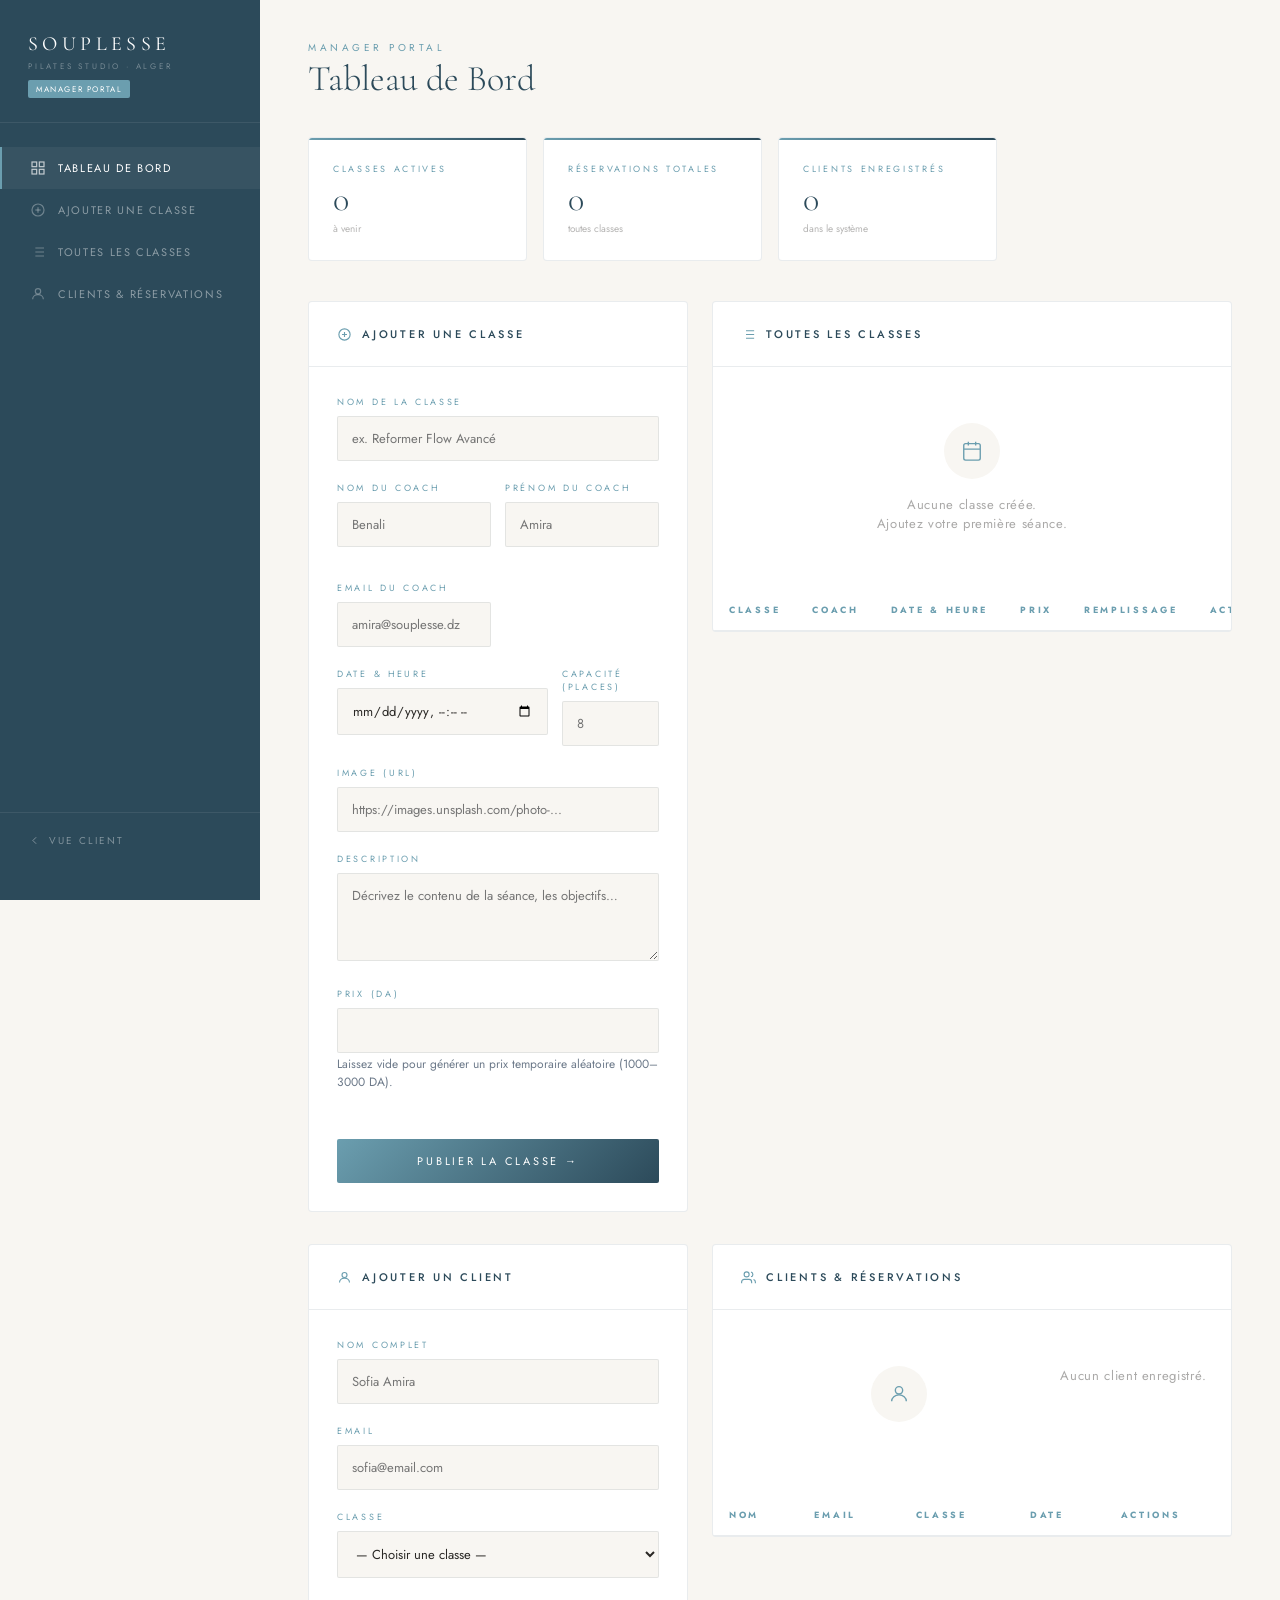
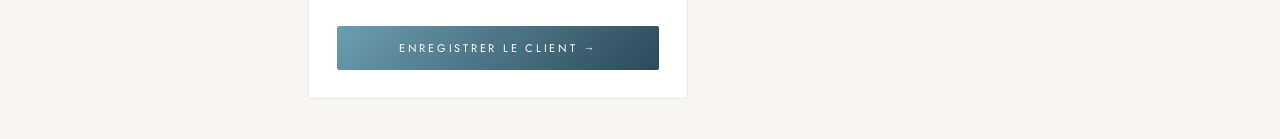
==== commit 25ba5cec: "fix(frontend): resolve E2E booking bugs and handle 401 unauthorized redirects - Added global 401 err" ====
--- a/src/main/resources/static/admin.html
+++ b/src/main/resources/static/admin.html
@@ -3,220 +3,303 @@
 <head>
   <meta charset="UTF-8"/>
   <meta name="viewport" content="width=device-width, initial-scale=1.0"/>
-  <title>Souplesse — Admin Dashboard</title>
-  <link rel="stylesheet" href="./css/style.css">
-  <link rel="stylesheet" href="./css/admin.css">
+  <title>Manager Dashboard — Souplesse Studio</title>
   <link rel="preconnect" href="https://fonts.googleapis.com"/>
   <link rel="stylesheet" href="https://fonts.googleapis.com/css2?family=Cormorant+Garamond:ital,wght@0,300;0,400;1,300;1,400&family=Jost:wght@300;400;500&display=swap"/>
-  <style>
-    .admin-container { display: flex; gap: 0; min-height: 100vh; }
-    .admin-sidebar { width: 260px; background: #2c4a5a; padding: 24px; color: white; overflow-y: auto; }
-    .admin-main { flex: 1; overflow-y: auto; padding: 40px; background: #fdfcfa; }
-    .admin-logo { font-size: 18px; font-weight: 600; margin-bottom: 32px; }
-    .admin-stats { display: grid; grid-template-columns: repeat(3, 1fr); gap: 16px; margin-bottom: 32px; }
-    .admin-stat-card { background: white; padding: 20px; border-radius: 6px; text-align: center; }
-    .admin-stat-num { font-size: 28px; font-weight: 600; color: #2c4a5a; }
-    .admin-stat-label { font-size: 12px; color: #999; margin-top: 4px; }
-    .admin-tabs { display: flex; gap: 12px; margin-bottom: 32px; border-bottom: 1px solid #e0e0e0; }
-    .admin-tab { padding: 12px 16px; cursor: pointer; border: none; background: none; font-size: 14px; color: #999; border-bottom: 3px solid transparent; transition: all 0.2s; }
-    .admin-tab.active { color: #2c4a5a; border-bottom-color: #2c4a5a; font-weight: 600; }
-    .tab-content { display: none; }
-    .tab-content.active { display: block; }
-    .admin-card-body { background: white; padding: 24px; border-radius: 8px; }
-    .admin-card-title { font-size: 18px; font-weight: 600; margin-bottom: 20px; color: #2c4a5a; }
-    .admin-form-group { margin-bottom: 16px; }
-    .admin-form-group label { display: block; font-size: 12px; color: #999; text-transform: uppercase; letter-spacing: 0.3px; margin-bottom: 6px; }
-    .admin-form-group input, .admin-form-group select, .admin-form-group textarea { width: 100%; padding: 10px; border: 1px solid #ddd; border-radius: 4px; font-size: 14px; }
-    .admin-form-error { color: #d32f2f; font-size: 12px; }
-    .admin-submit-btn { width: 100%; padding: 12px; background: #6b9eaf; color: white; border: none; border-radius: 4px; cursor: pointer; font-weight: 600; }
-    .admin-table { width: 100%; border-collapse: collapse; margin-top: 20px; }
-    .admin-table th { text-align: left; padding: 12px; background: #f5f5f5; font-weight: 600; font-size: 12px; color: #666; border-bottom: 1px solid #ddd; }
-    .admin-table td { padding: 12px; border-bottom: 1px solid #eee; font-size: 13px; }
-    .admin-btn-edit, .admin-btn-delete { border: none; background: none; cursor: pointer; padding: 4px; border-radius: 2px; transition: all 0.2s; }
-    .admin-btn-edit { color: #2196f3; }
-    .admin-btn-delete { color: #f44336; }
-    .admin-btn-edit:hover { background: rgba(33, 150, 243, 0.1); }
-    .admin-btn-delete:hover { background: rgba(244, 67, 54, 0.1); }
-    #adminToast { display: none; position: fixed; bottom: 20px; left: 20px; background: #4caf50; color: white; padding: 12px 20px; border-radius: 4px; }
-    #adminToast.show { display: block; }
-    .form-row { display: grid; grid-template-columns: 1fr 1fr; gap: 16px; }
-  </style>
+  <link rel="stylesheet" href="css/style.css"/>
+  <link rel="stylesheet" href="css/admin.css"/>
 </head>
 <body>
 
-<div class="admin-container">
-
-  <!-- SIDEBAR -->
-  <div class="admin-sidebar">
-    <div class="admin-logo">SOUPLESSE ADMIN</div>
-    <div class="sidebar-footer"></div>
-  </div>
-
-  <!-- MAIN CONTENT -->
-  <div class="admin-main">
-    <!-- STATS -->
-    <div class="admin-stats">
-      <div class="admin-stat-card">
-        <div class="admin-stat-num" id="statActive">0</div>
-        <div class="admin-stat-label">CLASSES ACTIVES</div>
-      </div>
-      <div class="admin-stat-card">
-        <div class="admin-stat-num" id="statBooked">0</div>
-        <div class="admin-stat-label">RÉSERVATIONS</div>
-      </div>
-      <div class="admin-stat-card">
-        <div class="admin-stat-num" id="statClients">0</div>
-        <div class="admin-stat-label">CLIENTS</div>
-      </div>
-    </div>
-
-    <!-- TABS -->
-    <div class="admin-tabs">
-      <button class="admin-tab active" onclick="switchTab('courses')">Classes</button>
-      <button class="admin-tab" onclick="switchTab('instructors')">Instructeurs</button>
-      <button class="admin-tab" onclick="switchTab('reservations')">Réservations</button>
-    </div>
-
-    <!-- TAB: COURSES -->
-    <div id="courses-tab" class="tab-content active">
-      <div class="admin-card-body" id="addCourseSection">
-        <h3 class="admin-card-title">Créer une Classe</h3>
-
-        <div class="admin-form-group">
-            <label for="fieldTitle">Type de Classe (ex: YOGA, PILATES)</label>
-            <input type="text" id="fieldTitle" placeholder="ex. YOGA, PILATES, STRETCHING, CARDIO"/>
-        </div>
-
-        <div class="admin-form-group">
-            <label for="fieldInstructor">Instructeur</label>
-            <select id="fieldInstructor">
-              <option value="">— Choisir un instructeur —</option>
-            </select>
+<!-- ══ SIDEBAR ═══════════════════════════════════════ -->
+<aside class="admin-sidebar" id="adminSidebar">
+  <div class="sidebar-logo">
+    <div class="sidebar-logo-name">SOUPLESSE</div>
+    <div class="sidebar-logo-sub">Pilates Studio · Alger</div>
+    <span class="sidebar-badge">Manager Portal</span>
+  </div>
+
+  <nav class="sidebar-nav">
+    <a href="#" class="sidebar-nav-item active">
+      <svg width="16" height="16" viewBox="0 0 24 24" fill="none" stroke="currentColor" stroke-width="1.8">
+        <rect x="3" y="3" width="7" height="7"/><rect x="14" y="3" width="7" height="7"/>
+        <rect x="14" y="14" width="7" height="7"/><rect x="3" y="14" width="7" height="7"/>
+      </svg>
+      Tableau de bord
+    </a>
+    <a href="#addCourseSection" class="sidebar-nav-item">
+      <svg width="16" height="16" viewBox="0 0 24 24" fill="none" stroke="currentColor" stroke-width="1.8">
+        <circle cx="12" cy="12" r="9"/><line x1="12" y1="8" x2="12" y2="16"/><line x1="8" y1="12" x2="16" y2="12"/>
+      </svg>
+      Ajouter une Classe
+    </a>
+    <a href="#coursesSection" class="sidebar-nav-item">
+      <svg width="16" height="16" viewBox="0 0 24 24" fill="none" stroke="currentColor" stroke-width="1.8">
+        <path d="M8 6h13M8 12h13M8 18h13M3 6h.01M3 12h.01M3 18h.01"/>
+      </svg>
+      Toutes les Classes
+    </a>
+    <a href="#clientsSection" class="sidebar-nav-item">
+      <svg width="16" height="16" viewBox="0 0 24 24" fill="none" stroke="currentColor" stroke-width="1.8">
+        <circle cx="12" cy="8" r="4"/><path d="M4 20c0-4 3.6-7 8-7s8 3 8 7"/>
+      </svg>
+      Clients & Réservations
+    </a>
+  </nav>
+
+  <div class="sidebar-footer">
+    <a href="index.html" class="sidebar-back">
+      <svg width="13" height="13" viewBox="0 0 24 24" fill="none" stroke="currentColor" stroke-width="1.8">
+        <polyline points="15 18 9 12 15 6"/>
+      </svg>
+      Vue Client
+    </a>
+  </div>
+</aside>
+
+<!-- ══ MAIN ═══════════════════════════════════════════ -->
+<main class="admin-main">
+
+  <!-- Header -->
+  <div class="admin-header">
+    <div>
+      <p class="admin-header-eyebrow">Manager Portal</p>
+      <h1 class="admin-header-title">Tableau de Bord</h1>
+    </div>
+    <span class="admin-header-date" id="todayDate"></span>
+  </div>
+
+  <!-- Stats (2 cards only: Classes Actives + Réservations Totales) -->
+  <div class="stats-row" id="statsRow">
+    <div class="stat-card">
+      <div class="stat-card-label">Classes Actives</div>
+      <div class="stat-card-value" id="statActive">—</div>
+      <div class="stat-card-sub">à venir</div>
+    </div>
+    <div class="stat-card">
+      <div class="stat-card-label">Réservations Totales</div>
+      <div class="stat-card-value" id="statBooked">—</div>
+      <div class="stat-card-sub">toutes classes</div>
+    </div>
+    <div class="stat-card">
+      <div class="stat-card-label">Clients Enregistrés</div>
+      <div class="stat-card-value" id="statClients">—</div>
+      <div class="stat-card-sub">dans le système</div>
+    </div>
+  </div>
+
+  <!-- Two-column layout: form left, table right -->
+  <div class="admin-layout">
+
+    <!-- ── ADD COURSE FORM ──────────────────────────── -->
+    <div class="admin-card" id="addCourseSection">
+      <div class="admin-card-header">
+        <svg width="15" height="15" viewBox="0 0 24 24" fill="none" stroke="var(--ocean)" stroke-width="1.8">
+          <circle cx="12" cy="12" r="9"/><line x1="12" y1="8" x2="12" y2="16"/><line x1="8" y1="12" x2="16" y2="12"/>
+        </svg>
+        <span class="admin-card-title">Ajouter une Classe</span>
+      </div>
+      <div class="admin-card-body">
+
+        <div class="admin-form-group">
+          <label for="fieldTitle">Nom de la Classe</label>
+          <input type="text" id="fieldTitle" placeholder="ex. Reformer Flow Avancé"/>
         </div>
 
         <div class="form-row">
-            <div class="admin-form-group">
-              <label for="fieldDate">Date</label>
-              <input type="date" id="fieldDate"/>
-            </div>
-            <div class="admin-form-group">
-              <label for="fieldTime">Heure</label>
-              <input type="time" id="fieldTime"/>
-            </div>
-        </div>
-
-        <div class="admin-form-group">
+          <div class="admin-form-group">
+            <label for="fieldCoachNom">Nom du Coach</label>
+            <input type="text" id="fieldCoachNom" placeholder="Benali"/>
+          </div>
+          <div class="admin-form-group">
+            <label for="fieldCoachPrenom">Prénom du Coach</label>
+            <input type="text" id="fieldCoachPrenom" placeholder="Amira"/>
+          </div>
+          <div class="admin-form-group">
+            <label for="fieldCoachEmail">Email du Coach</label>
+            <input type="email" id="fieldCoachEmail" placeholder="amira@souplesse.dz"/>
+          </div>
+        </div>
+
+        <div class="form-row">
+          <div class="admin-form-group">
+            <label for="fieldDateTime">Date &amp; Heure</label>
+            <input type="datetime-local" id="fieldDateTime"/>
+          </div>
+          <div class="admin-form-group">
             <label for="fieldCapacity">Capacité (Places)</label>
             <input type="number" id="fieldCapacity" placeholder="8" min="1" max="50"/>
-        </div>
-
-        <div class="admin-form-group">
-            <label for="fieldImage">Image (URL, optionnel)</label>
-            <input type="url" id="fieldImage" placeholder="https://images.unsplash.com/..."/>
-        </div>
-
-        <div class="admin-form-group">
-            <label for="fieldDescription">Description</label>
-            <textarea id="fieldDescription" placeholder="Décrivez la séance…" rows="4"></textarea>
-        </div>
-
-        <div class="admin-form-group">
-            <label for="fieldPrice">Prix (DA)</label>
-            <input type="number" id="fieldPrice" min="0" step="100"/>
+          </div>
+        </div>
+
+        <div class="admin-form-group">
+          <label for="fieldImage">Image (URL)</label>
+          <input type="url" id="fieldImage" placeholder="https://images.unsplash.com/photo-..."/>
+        </div>
+
+        <div class="admin-form-group">
+          <label for="fieldDescription">Description</label>
+          <textarea id="fieldDescription" placeholder="Décrivez le contenu de la séance, les objectifs…"></textarea>
+        </div>
+
+        <div class="admin-form-group">
+          <label for="fieldPrice">Prix (DA)</label>
+          <input type="number" id="fieldPrice"  min="100" step="100" />
+          <small style="display:block;color:#6d7a8a;font-size:12px;margin-top:2px;">Laissez vide pour générer un prix temporaire aléatoire (1000–3000 DA).</small>
         </div>
 
         <p class="admin-form-error" id="adminFormError"></p>
 
         <button class="admin-submit-btn" onclick="addCourse()">
-            Publier la Classe →
+          Publier la Classe →
         </button>
       </div>
-
-      <div style="margin-top: 32px;">
-        <h3 class="admin-card-title">Classes Publiées</h3>
-        <table class="admin-table">
-          <thead>
-            <tr>
-              <th>Type</th>
-              <th>Instructeur</th>
-              <th>Date & Heure</th>
-              <th>Prix</th>
-              <th>Places</th>
-              <th>Actions</th>
-            </tr>
-          </thead>
-          <tbody id="adminTableBody">
-          </tbody>
-        </table>
-        <div id="emptyState" style="text-align: center; padding: 32px; color: #999; display: none;">
-          Aucune classe ajoutée.
-        </div>
-      </div>
-    </div>
-
-    <!-- TAB: INSTRUCTORS -->
-    <div id="instructors-tab" class="tab-content">
+    </div>
+
+    <!-- ── COURSES TABLE ────────────────────────────── -->
+    <div class="admin-card" id="coursesSection">
+      <div class="admin-card-header">
+        <svg width="15" height="15" viewBox="0 0 24 24" fill="none" stroke="var(--ocean)" stroke-width="1.8">
+          <path d="M8 6h13M8 12h13M8 18h13M3 6h.01M3 12h.01M3 18h.01"/>
+        </svg>
+        <span class="admin-card-title">Toutes les Classes</span>
+      </div>
+      <div class="admin-card-body" style="padding:0">
+        <div class="empty-state" id="emptyState">
+          <div class="empty-state-icon">
+            <svg width="22" height="22" viewBox="0 0 24 24" fill="none" stroke="var(--ocean)" stroke-width="1.5">
+              <rect x="3" y="4" width="18" height="18" rx="2"/><line x1="16" y1="2" x2="16" y2="6"/>
+              <line x1="8" y1="2" x2="8" y2="6"/><line x1="3" y1="10" x2="21" y2="10"/>
+            </svg>
+          </div>
+          <p>Aucune classe créée.<br/>Ajoutez votre première séance.</p>
+        </div>
+        <div class="admin-table-wrap">
+          <table class="admin-table">
+            <thead>
+              <tr>
+                <th>Classe</th>
+                <th>Coach</th>
+                <th>Date &amp; Heure</th>
+                <th>Prix</th>
+                <th>Remplissage</th>
+                <th>Actions</th>
+              </tr>
+            </thead>
+            <tbody id="adminTableBody"></tbody>
+          </table>
+        </div>
+      </div>
+    </div>
+
+  </div><!-- /.admin-layout -->
+
+  <!-- ══ CLIENTS SECTION ════════════════════════════════ -->
+  <div class="admin-layout" id="clientsSection" style="margin-top:32px">
+
+    <!-- ── ADD CLIENT FORM ──────────────────────────── -->
+    <div class="admin-card">
+      <div class="admin-card-header">
+        <svg width="15" height="15" viewBox="0 0 24 24" fill="none" stroke="var(--ocean)" stroke-width="1.8">
+          <circle cx="12" cy="8" r="4"/><path d="M4 20c0-4 3.6-7 8-7s8 3 8 7"/>
+        </svg>
+        <span class="admin-card-title">Ajouter un Client</span>
+      </div>
       <div class="admin-card-body">
-        <h3 class="admin-card-title">Ajouter un Instructeur</h3>
-
-        <div class="admin-form-group">
-            <label for="instFirstName">Prénom</label>
-            <input type="text" id="instFirstName" placeholder="ex. Amira"/>
-        </div>
-
-        <div class="admin-form-group">
-            <label for="instLastName">Nom</label>
-            <input type="text" id="instLastName" placeholder="ex. Bensalem"/>
-        </div>
-
-        <div class="admin-form-group">
-            <label for="instEmail">Email</label>
-            <input type="email" id="instEmail" placeholder="amira@souplesse.com"/>
-        </div>
-
-        <p class="admin-form-error" id="instructorFormError"></p>
-
-        <button class="admin-submit-btn" onclick="addInstructor()">
-            Ajouter Instructeur →
+        <div class="admin-form-group">
+          <label for="clientName">Nom Complet</label>
+          <input type="text" id="clientName" placeholder="Sofia Amira"/>
+        </div>
+        <div class="admin-form-group">
+          <label for="clientEmail">Email</label>
+          <input type="email" id="clientEmail" placeholder="sofia@email.com"/>
+        </div>
+        <div class="admin-form-group">
+          <label for="clientCourse">Classe</label>
+          <select id="clientCourse" onclick="populateCourseSelect()">
+            <option value="">— Choisir une classe —</option>
+          </select>
+        </div>
+        <p class="admin-form-error" id="clientFormError"></p>
+        <button class="admin-submit-btn" onclick="populateCourseSelect(); addClient()">
+          Enregistrer le Client →
         </button>
       </div>
-
-      <div style="margin-top: 32px;">
-        <h3 class="admin-card-title">Instructeurs</h3>
-        <div id="instructorsContainer"></div>
-      </div>
-    </div>
-
-    <!-- TAB: RESERVATIONS -->
-    <div id="reservations-tab" class="tab-content">
-      <div style="margin-top: 0;">
-        <h3 class="admin-card-title">Réservations</h3>
-        <table class="admin-table">
-          <thead>
-            <tr>
-              <th>Client</th>
-              <th>Email</th>
-              <th>Classe</th>
-              <th>Date</th>
-              <th>Actions</th>
-            </tr>
-          </thead>
-          <tbody id="clientsTableBody">
-          </tbody>
-        </table>
-        <div id="clientsEmptyState" style="text-align: center; padding: 32px; color: #999; display: none;">
-          Aucune réservation.
-        </div>
-      </div>
-    </div>
-
-  </div>
-</div>
-
+    </div>
+
+    <!-- ── CLIENTS TABLE ────────────────────────────── -->
+    <div class="admin-card">
+      <div class="admin-card-header">
+        <svg width="15" height="15" viewBox="0 0 24 24" fill="none" stroke="var(--ocean)" stroke-width="1.8">
+          <path d="M17 21v-2a4 4 0 0 0-4-4H5a4 4 0 0 0-4 4v2"/><circle cx="9" cy="7" r="4"/>
+          <path d="M23 21v-2a4 4 0 0 0-3-3.87"/><path d="M16 3.13a4 4 0 0 1 0 7.75"/>
+        </svg>
+        <span class="admin-card-title">Clients &amp; Réservations</span>
+      </div>
+      <div class="admin-card-body" style="padding:0">
+        <div class="empty-state" id="clientsEmptyState">
+          <div class="empty-state-icon">
+            <svg width="22" height="22" viewBox="0 0 24 24" fill="none" stroke="var(--ocean)" stroke-width="1.5">
+              <circle cx="12" cy="8" r="4"/><path d="M4 20c0-4 3.6-7 8-7s8 3 8 7"/>
+            </svg>
+          </div>
+          <p>Aucun client enregistré.</p>
+        </div>
+        <div class="admin-table-wrap">
+          <table class="admin-table">
+            <thead>
+              <tr>
+                <th>Nom</th>
+                <th>Email</th>
+                <th>Classe</th>
+                <th>Date</th>
+                <th>Actions</th>
+              </tr>
+            </thead>
+            <tbody id="clientsTableBody"></tbody>
+          </table>
+        </div>
+      </div>
+    </div>
+
+  </div>
+
+</main>
+
+<!-- Toast -->
 <div id="adminToast"></div>
 
-<script src="./js/api.js"></script>
-<script src="./js/admin.js"></script>
-
+<!-- Scripts -->
+<script src="js/api.js"></script>
+<script src="js/courses.js"></script>
+<script src="js/email.js"></script>
+<script src="js/admin.js"></script>
+<script>
+  // Today's date in header
+  document.getElementById('todayDate').textContent =
+    new Date().toLocaleDateString('fr-FR', { weekday:'long', day:'numeric', month:'long', year:'numeric' });
+
+  // Stats
+  const refreshStats = () => {
+    const courses = CoursesDB.getAll();
+    const clients = ClientsDB.getAll();
+    const now     = new Date();
+    const active  = courses.filter(c => new Date(c.dateTime) > now);
+    const booked  = courses.reduce((s, c) => s + c.booked, 0);
+
+    document.getElementById('statActive').textContent  = active.length;
+    document.getElementById('statBooked').textContent  = booked;
+    document.getElementById('statClients').textContent = clients.length;
+  };
+
+  document.addEventListener('DOMContentLoaded', () => {
+    refreshStats();
+    populateCourseSelect();
+  });
+
+  // Refresh stats after every course/client render
+  const _origCourse = renderAdminTable;
+  const _origClient = renderClientsTable;
+</script>
 </body>
 </html>
--- a/src/main/resources/static/css/style.css
+++ b/src/main/resources/static/css/style.css
@@ -1,506 +1,469 @@
 
-    /* ── RESET & BASE ───────────────────────────────── */
-    *,*::before,*::after{box-sizing:border-box;margin:0;padding:0}
-    :root{
-    --cream:#F5F0E8;--sand:#E8D5B7;--ocean:#6B9EAF;
-    --deep:#2C4A5A;--white:#FDFCFA;--charcoal:#2A2825;
-    --serif:'Cormorant Garamond',serif;
-    --sans:'Jost',sans-serif;
-    }
-    html{scroll-behavior:smooth}
-    body{background:var(--white);color:var(--charcoal);font-family:var(--sans);overflow-x:hidden}
-    img{display:block;max-width:100%}
-    a{text-decoration:none;color:inherit}
-    button{cursor:pointer;font-family:var(--sans);border:none;background:none}
-
-    /* ── UTILITY ────────────────────────────────────── */
-    .serif{font-family:var(--serif)}
-    .sans{font-family:var(--sans)}
-    .label{font-size:10px;letter-spacing:.35em;text-transform:uppercase;font-family:var(--sans);color:var(--ocean)}
-    .fade-up{opacity:0;transform:translateY(36px);transition:opacity .85s cubic-bezier(.22,1,.36,1),transform .85s cubic-bezier(.22,1,.36,1)}
-    .fade-up.visible{opacity:1;transform:none}
-
-    /* ── NAV ────────────────────────────────────────── */
-    #nav{
-    position:fixed;top:0;left:0;right:0;z-index:100;
-    display:flex;align-items:center;justify-content:space-between;
-    padding:20px 48px;
-    transition:background .4s,backdrop-filter .4s,box-shadow .4s;
-    }
-    #nav.scrolled{
-    background:rgba(253,252,250,.94);
-    backdrop-filter:blur(18px);
-    box-shadow:0 1px 0 rgba(0,0,0,.06);
-    }
-    .nav-logo span:first-child{font-family:var(--serif);font-size:21px;letter-spacing:.22em;color:white;transition:color .4s}
-    .nav-logo span:last-child{font-size:9px;letter-spacing:.35em;text-transform:uppercase;color:rgba(255,255,255,.6);display:block;margin-top:2px;transition:color .4s}
-    #nav.scrolled .nav-logo span:first-child{color:var(--deep)}
-    #nav.scrolled .nav-logo span:last-child{color:var(--ocean)}
-    .nav-links{display:flex;align-items:center;gap:32px}
-    .nav-links a{font-size:11px;letter-spacing:.2em;text-transform:uppercase;color:white;transition:opacity .3s;padding-bottom:2px;border-bottom:1px solid transparent}
-    .nav-links a:hover{opacity:.5}
-    .nav-links a.active{border-bottom-color:currentColor}
-    #nav.scrolled .nav-links a{color:var(--charcoal)}
-    .nav-cta{
-    padding:10px 20px;font-size:10px;letter-spacing:.2em;text-transform:uppercase;
-    background:linear-gradient(135deg,var(--ocean),var(--deep));color:white!important;
-    border-radius:2px;transition:opacity .3s,transform .2s!important;border-bottom:none!important;
-    }
-    .nav-cta:hover{opacity:.9!important;transform:scale(1.04)}
-    .hamburger{display:none;flex-direction:column;gap:6px;background:none;border:none;cursor:pointer;z-index:101}
-    .hamburger span{display:block;width:24px;height:1px;background:white;transition:all .3s}
-    #nav.scrolled .hamburger span{background:var(--charcoal)}
-    .hamburger.open span:nth-child(1){transform:rotate(45deg) translate(5px,5px)}
-    .hamburger.open span:nth-child(2){opacity:0}
-    .hamburger.open span:nth-child(3){transform:rotate(-45deg) translate(5px,-5px)}
-    #mobile-menu{
-    display:none;position:fixed;top:0;left:0;right:0;
-    background:var(--white);z-index:99;padding:88px 32px 40px;
-    flex-direction:column;gap:0;
-    }
-    #mobile-menu.open{display:flex}
-    #mobile-menu a{
-    font-size:14px;letter-spacing:.2em;text-transform:uppercase;
-    color:var(--charcoal);padding:16px 0;border-bottom:1px solid var(--sand);
-    }
-
-    /* ── HERO ───────────────────────────────────────── */
-    #hero{
-    position:relative;height:100vh;min-height:700px;
-    display:flex;align-items:center;justify-content:center;overflow:hidden;
-    }
-    .hero-bg{
-    position:absolute;inset:0;
-    background:url('https://images.unsplash.com/photo-1518611012118-696072aa579a?w=1800&q=90') center/cover no-repeat;
-    transform:scale(1.08);
-    transition:transform .1s linear;
-    }
-    .hero-overlay{
-    position:absolute;inset:0;
-    background:linear-gradient(to bottom,rgba(44,74,90,.62) 0%,rgba(44,74,90,.22) 50%,rgba(44,74,90,.78) 100%);
-    }
-    .hero-wave{position:absolute;bottom:0;left:0;right:0;height:80px;z-index:2}
-    .hero-content{
-    position:relative;z-index:3;text-align:center;padding:0 24px;max-width:760px;
-    }
-    .hero-eyebrow{font-size:10px;letter-spacing:.4em;text-transform:uppercase;color:rgba(255,255,255,.7);margin-bottom:24px;animation:fadeInUp .9s .3s both}
-    .hero-title{
-    font-family:var(--serif);font-weight:300;line-height:.9;
-    font-size:clamp(60px,10vw,120px);color:white;margin-bottom:24px;
-    animation:fadeInUp .9s .5s both;
-    }
-    .hero-title em{font-style:italic;color:var(--sand)}
-    .hero-sub{
-    font-size:15px;letter-spacing:.05em;color:rgba(255,255,255,.75);
-    line-height:1.7;max-width:420px;margin:0 auto 40px;
-    animation:fadeInUp .9s .8s both;
-    }
-    .hero-btns{display:flex;flex-wrap:wrap;gap:16px;justify-content:center;animation:fadeInUp .9s 1s both}
-    .btn-primary{
-    position:relative;padding:16px 40px;font-size:11px;letter-spacing:.25em;text-transform:uppercase;
-    background:var(--ocean);color:white;border-radius:2px;overflow:hidden;
-    transition:transform .2s,box-shadow .3s;
-    }
-    .btn-primary:hover{transform:scale(1.04);box-shadow:0 0 32px rgba(107,158,175,.5)}
-    .btn-outline{
-    padding:16px 40px;font-size:11px;letter-spacing:.25em;text-transform:uppercase;
-    border:1px solid rgba(255,255,255,.4);color:rgba(255,255,255,.9);border-radius:2px;
-    transition:border-color .3s,background .3s;
-    }
-    .btn-outline:hover{border-color:white;background:rgba(255,255,255,.1)}
-
-    /* floating studio card */
-    .hero-card{
-    position:absolute;right:48px;bottom:100px;z-index:4;
-    width:180px;height:230px;border-radius:3px;overflow:hidden;
-    box-shadow:0 20px 60px rgba(0,0,0,.4);
-    animation:fadeInRight 1s 1.4s both;
-    }
-    .hero-card img{width:100%;height:100%;object-fit:cover;transition:opacity .8s}
-    .hero-card-overlay{position:absolute;inset:0;background:linear-gradient(to top,rgba(44,74,90,.5),transparent 60%)}
-    .hero-card-label{
-    position:absolute;bottom:12px;left:12px;
-    font-size:9px;letter-spacing:.3em;text-transform:uppercase;color:rgba(255,255,255,.9);
-    }
-    .hero-card-dots{position:absolute;top:12px;right:12px;display:flex;gap:4px}
-    .hero-card-dots button{width:6px;height:6px;border-radius:50%;background:rgba(255,255,255,.4);transition:background .3s}
-    .hero-card-dots button.active{background:white}
-    .scroll-hint{
-    position:absolute;bottom:40px;left:50%;transform:translateX(-50%);
-    display:flex;flex-direction:column;align-items:center;gap:8px;
-    color:rgba(255,255,255,.5);z-index:3;animation:bob 2.5s ease-in-out infinite;
-    }
-    .scroll-hint span{font-size:9px;letter-spacing:.3em;text-transform:uppercase}
-    .scroll-hint div{width:1px;height:32px;background:rgba(255,255,255,.5)}
-
-    /* ── STUDIO SHOWCASE ────────────────────────────── */
-    #studio{background:var(--white)}
-    .tab-bar{display:flex}
-    .tab-bar button{
-    flex:1;padding:20px;font-size:11px;letter-spacing:.25em;text-transform:uppercase;
-    border-bottom:1px solid var(--sand);transition:all .3s;
-    }
-    .tab-bar button.active{background:var(--deep);color:white;border-bottom-color:var(--deep)}
-    .tab-bar button:not(.active){color:var(--charcoal);background:var(--cream)}
-    .studio-panel{display:none;grid-template-columns:1fr 1fr;min-height:460px}
-    .studio-panel.active{display:grid}
-    .studio-panel-img{position:relative;overflow:hidden;min-height:360px}
-    .studio-panel-img img{width:100%;height:100%;object-fit:cover;animation:zoomIn 1.2s cubic-bezier(.22,1,.36,1) both}
-    .studio-panel-text{
-    display:flex;flex-direction:column;justify-content:center;
-    padding:56px 64px;background:var(--white);
-    }
-    .studio-panel-text h2{
-    font-family:var(--serif);font-weight:300;line-height:1.1;
-    font-size:clamp(30px,4vw,50px);color:var(--deep);margin:12px 0 20px;
-    }
-    .studio-panel-text p{font-size:15px;line-height:1.75;color:#6B6560;margin-bottom:32px}
-    .studio-stats{display:flex;gap:40px}
-    .stat-num{font-family:var(--serif);font-size:30px;font-weight:300;color:var(--deep)}
-    .stat-label{font-size:9px;letter-spacing:.15em;text-transform:uppercase;color:var(--ocean);margin-top:2px}
-
-    /* ── CLASSES ────────────────────────────────────── */
-    #classes{padding:96px 24px;background:var(--cream)}
-    .section-header{text-align:center;margin-bottom:48px}
-    .section-title{
-    font-family:var(--serif);font-weight:300;
-    font-size:clamp(32px,5vw,60px);color:var(--deep);line-height:1.1;margin-top:12px;
-    }
-    .filter-bar{display:flex;flex-wrap:wrap;justify-content:center;gap:8px;margin-bottom:40px}
-    .filter-btn{
-    padding:8px 16px;font-size:10px;letter-spacing:.2em;text-transform:uppercase;
-    border:1px solid rgba(0,0,0,.08);border-radius:2px;transition:all .2s;
-    background:rgba(255,255,255,.7);color:var(--charcoal);
-    }
-    .filter-btn.active,.filter-btn:hover{background:var(--deep);color:white;border-color:var(--deep)}
-    .courses-grid{
-    display:grid;grid-template-columns:repeat(3,1fr);
-    gap:24px;max-width:1152px;margin:0 auto;
-    }
-    .course-card{
-    position:relative;border-radius:3px;overflow:hidden;aspect-ratio:3/4;cursor:pointer;
-    transition:transform .4s cubic-bezier(.22,1,.36,1);
-    }
-    .course-card:hover{transform:translateY(-6px)}
-    .course-img{width:100%;height:100%;object-fit:cover;transition:transform .7s}
-    .course-card:hover .course-img{transform:scale(1.1)}
-    .course-gradient{
-    position:absolute;inset:0;
-    background:linear-gradient(to top,rgba(44,74,90,.9) 0%,transparent 55%);
-    }
-    .course-base{position:absolute;bottom:0;left:0;right:0;padding:20px}
-    .course-instructor{font-size:10px;letter-spacing:.2em;text-transform:uppercase;color:var(--sand);margin-bottom:6px}
-    .course-title{font-family:var(--serif);font-size:20px;font-weight:300;color:white;line-height:1.2}
-    .course-overlay{
-    position:absolute;inset:0;
-    background:rgba(44,74,90,.93);
-    display:flex;flex-direction:column;align-items:center;justify-content:center;
-    padding:24px;text-align:center;
-    opacity:0;transition:opacity .3s;
-    }
-    .course-card:hover .course-overlay{opacity:1}
-    .course-divider{width:40px;height:1px;background:var(--sand);margin:0 auto 20px}
-    .level-badge{
-    display:inline-block;padding:4px 10px;
-    font-size:9px;letter-spacing:.18em;text-transform:uppercase;
-    border-radius:2px;color:white;margin-bottom:12px;
-    }
-    .course-duration{font-size:11px;color:rgba(255,255,255,.6);margin-bottom:16px}
-    .course-spots{font-size:11px;color:rgba(255,255,255,.5);margin-bottom:20px}
-    .btn-book{
-    padding:10px 32px;font-size:10px;letter-spacing:.2em;text-transform:uppercase;
-    border:1px solid rgba(255,255,255,.4);color:white;border-radius:2px;
-    transition:all .2s;background:transparent;
-    }
-    .btn-book:hover,.btn-book.booked{background:var(--ocean);border-color:var(--ocean)}
-    .tag-badge{
-    position:absolute;top:16px;left:16px;
-    padding:4px 12px;font-size:9px;letter-spacing:.2em;text-transform:uppercase;
-    background:var(--ocean);color:white;border-radius:2px;
-    }
-    .spots-badge{
-    position:absolute;top:16px;right:16px;
-    padding:4px 10px;font-size:9px;letter-spacing:.15em;text-transform:uppercase;
-    background:rgba(196,113,91,.88);color:white;border-radius:2px;
-    }
-
-    /* ── BOOKING ────────────────────────────────────── */
-    #booking{
-    padding:96px 24px;
-    background:linear-gradient(135deg,var(--deep) 0%,#1a3040 100%);
-    }
-    .booking-glass{
-    max-width:900px;margin:0 auto;
-    padding:48px;
-    background:rgba(255,255,255,.07);
-    backdrop-filter:blur(20px);
-    border:1px solid rgba(255,255,255,.12);
-    border-radius:4px;
-    }
-    .steps{display:flex;align-items:center;justify-content:center;gap:12px;margin-bottom:40px}
-    .step-dot{
-    width:28px;height:28px;border-radius:50%;display:flex;align-items:center;justify-content:center;
-    font-size:11px;transition:all .3s;
-    background:rgba(255,255,255,.15);color:rgba(255,255,255,.4);
-    }
-    .step-dot.active{background:var(--sand);color:var(--deep)}
-    .step-dot.done{background:var(--ocean);color:white}
-    .step-label{font-size:10px;letter-spacing:.2em;text-transform:uppercase;color:rgba(255,255,255,.35);transition:color .3s}
-    .step-label.active{color:white}
-    .step-sep{width:32px;height:1px;background:rgba(255,255,255,.15)}
-    .booking-step{display:none}
-    .booking-step.active{display:block}
-    .booking-grid{display:grid;grid-template-columns:1fr 1fr;gap:40px}
-    .cal-header{display:flex;align-items:center;justify-content:space-between;margin-bottom:20px}
-    .cal-month{font-family:var(--serif);font-size:18px;font-weight:300;color:white}
-    .cal-nav{display:flex;gap:4px}
-    .cal-nav button{
-    width:32px;height:32px;border-radius:50%;color:rgba(255,255,255,.6);
-    display:flex;align-items:center;justify-content:center;font-size:16px;
-    transition:all .2s;
-    }
-    .cal-nav button:hover{background:rgba(255,255,255,.1);color:white}
-    .cal-grid{display:grid;grid-template-columns:repeat(7,1fr);gap:4px}
-    .cal-day-label{
-    text-align:center;font-size:9px;letter-spacing:.2em;text-transform:uppercase;
-    color:rgba(255,255,255,.3);padding:4px 0;
-    }
-    .cal-day{
-    aspect-ratio:1;display:flex;align-items:center;justify-content:center;
-    border-radius:50%;font-size:13px;color:rgba(255,255,255,.8);
-    transition:all .2s;cursor:pointer;
-    }
-    .cal-day:hover{background:rgba(255,255,255,.1)}
-    .cal-day.past{color:rgba(255,255,255,.2);cursor:not-allowed;pointer-events:none}
-    .cal-day.selected{background:var(--ocean);color:white}
-    .class-types{display:flex;flex-wrap:wrap;gap:8px;margin-top:20px}
-    .class-type-btn{
-    padding:8px 12px;font-size:10px;letter-spacing:.15em;text-transform:uppercase;
-    border:1px solid rgba(255,255,255,.12);color:rgba(255,255,255,.7);border-radius:2px;
-    transition:all .2s;
-    }
-    .class-type-btn.active,.class-type-btn:hover{
-    background:var(--sand);color:var(--deep);border-color:var(--sand);
-    }
-    .times-grid{display:grid;grid-template-columns:repeat(4,1fr);gap:8px;margin-top:12px}
-    .time-btn{
-    padding:10px;font-size:11px;text-align:center;
-    border:1px solid rgba(255,255,255,.12);color:rgba(255,255,255,.7);border-radius:2px;
-    transition:all .2s;
-    }
-    .time-btn:hover{border-color:var(--ocean);color:white}
-    .time-btn.selected{background:var(--ocean);border-color:var(--ocean);color:white}
-    .section-sublabel{font-size:10px;letter-spacing:.2em;text-transform:uppercase;color:var(--ocean);margin-bottom:12px;margin-top:20px}
-    .btn-continue{
-    width:100%;margin-top:24px;padding:16px;
-    font-size:11px;letter-spacing:.25em;text-transform:uppercase;
-    border-radius:2px;color:rgba(255,255,255,.3);
-    background:rgba(255,255,255,.08);transition:all .3s;cursor:not-allowed;
-    }
-    .btn-continue.ready{
-    background:linear-gradient(135deg,var(--ocean),var(--deep));
-    color:white;cursor:pointer;
-    }
-    .btn-continue.ready:hover{opacity:.9;transform:scale(1.01)}
-    .booking-form{max-width:440px;margin:0 auto}
-    .booking-summary{
-    text-align:center;margin-bottom:28px;
-    font-size:14px;color:rgba(255,255,255,.5);
-    }
-    .booking-summary strong{color:var(--sand);font-weight:400}
-    .form-group{margin-bottom:16px}
-    .form-group label{
-    display:block;font-size:10px;letter-spacing:.2em;text-transform:uppercase;
-    color:var(--ocean);margin-bottom:8px;
-    }
-    .form-group input{
-    width:100%;padding:14px 16px;font-size:14px;outline:none;
-    background:rgba(255,255,255,.08);border:1px solid rgba(255,255,255,.15);
-    border-radius:2px;color:white;font-family:var(--sans);transition:border .2s;
-    }
-    .form-group input:focus{border-color:var(--ocean)}
-    .form-group input::placeholder{color:rgba(255,255,255,.25)}
-    .form-btns{display:flex;gap:12px;margin-top:24px}
-    .btn-back{
-    flex:1;padding:14px;font-size:10px;letter-spacing:.2em;text-transform:uppercase;
-    border:1px solid rgba(255,255,255,.2);color:rgba(255,255,255,.6);border-radius:2px;
-    transition:all .2s;
-    }
-    .btn-back:hover{border-color:rgba(255,255,255,.5);color:white}
-    .btn-confirm{
-    flex:2;padding:14px;font-size:10px;letter-spacing:.25em;text-transform:uppercase;
-    background:linear-gradient(135deg,var(--ocean),var(--deep));color:white;border-radius:2px;
-    transition:all .2s;
-    }
-    .btn-confirm:hover{opacity:.9}
-    .booking-done{text-align:center;padding:40px 0}
-    .done-check{
-    width:72px;height:72px;border-radius:50%;background:var(--ocean);
-    display:flex;align-items:center;justify-content:center;margin:0 auto 28px;
-    animation:popIn .5s cubic-bezier(.22,1,.36,1) both;
-    }
-    .done-check svg{width:32px;height:32px}
-    .done-title{font-family:var(--serif);font-size:32px;font-weight:300;color:white;margin-bottom:10px}
-    .done-detail{font-size:14px;color:rgba(255,255,255,.6);margin-bottom:6px}
-    .done-date{font-size:15px;color:var(--sand);margin-bottom:24px}
-    .btn-again{
-    font-size:10px;letter-spacing:.25em;text-transform:uppercase;
-    border-bottom:1px solid var(--ocean);color:var(--ocean);padding-bottom:2px;
-    transition:opacity .2s;
-    }
-    .btn-again:hover{opacity:.7}
-
-    /* ── TESTIMONIALS ───────────────────────────────── */
-    #testimonials{padding:96px 24px;background:var(--cream);overflow:hidden}
-    .testimonials-inner{max-width:720px;margin:0 auto;text-align:center}
-    .quote-mark{font-family:var(--serif);font-size:60px;color:var(--sand);line-height:1}
-    .testimonial-text{
-    font-family:var(--serif);font-weight:300;line-height:1.55;
-    font-size:clamp(18px,3vw,28px);color:var(--deep);
-    margin-bottom:28px;
-    transition:opacity .4s,transform .4s;
-    }
-    .testimonial-name{font-size:12px;letter-spacing:.15em;text-transform:uppercase;color:var(--charcoal)}
-    .testimonial-role{font-size:10px;letter-spacing:.15em;text-transform:uppercase;color:var(--ocean);margin-top:4px}
-    .testi-dots{display:flex;justify-content:center;gap:10px;margin-top:28px}
-    .testi-dot{height:1px;background:var(--sand);transition:all .3s;border:none;cursor:pointer}
-    .testi-dot.active{background:var(--ocean);width:32px}
-    .testi-dot:not(.active){width:16px}
-    .swipe-hint{font-size:9px;letter-spacing:.2em;text-transform:uppercase;color:rgba(42,40,37,.4);margin-top:14px}
-
-    /* ── COMMUNITY ──────────────────────────────────── */
-    #community{padding:96px 24px;background:var(--white)}
-    .gallery-grid{
-    display:grid;grid-template-columns:repeat(3,1fr);
-    gap:10px;max-width:1152px;margin:32px auto 0;
-    }
-    .gallery-cell{position:relative;aspect-ratio:1;overflow:hidden;cursor:pointer}
-    .gallery-cell img{width:100%;height:100%;object-fit:cover;transition:transform .7s}
-    .gallery-cell:hover img{transform:scale(1.09)}
-    .gallery-hover{
-    position:absolute;inset:0;
-    background:rgba(44,74,90,.7);
-    display:flex;flex-direction:column;align-items:center;justify-content:center;
-    opacity:0;transition:opacity .3s;
-    }
-    .gallery-cell:hover .gallery-hover{opacity:1}
-    .gallery-likes{display:flex;align-items:center;gap:6px;color:white;font-size:14px}
-    .gallery-caption{font-size:11px;color:rgba(255,255,255,.8);margin-top:6px}
-    .gallery-studio-tag{
-    position:absolute;top:10px;left:10px;
-    background:rgba(44,74,90,.85);color:white;
-    font-size:8px;letter-spacing:.25em;text-transform:uppercase;
-    padding:3px 8px;border-radius:2px;
-    }
-    .ig-link{
-    display:inline-flex;align-items:center;gap:12px;
-    font-size:11px;letter-spacing:.2em;text-transform:uppercase;
-    color:var(--ocean);margin-top:32px;
-    transition:gap .3s;
-    }
-    .ig-link:hover{gap:20px}
-
-    /* ── FOOTER ─────────────────────────────────────── */
-    #footer{padding:80px 24px;background:var(--deep)}
-    .footer-newsletter{text-align:center;margin-bottom:56px;padding-bottom:56px;border-bottom:1px solid rgba(255,255,255,.08)}
-    .footer-newsletter h3{font-family:var(--serif);font-size:32px;font-weight:300;color:white;margin-bottom:10px}
-    .footer-newsletter p{font-size:13px;color:rgba(255,255,255,.45);margin-bottom:24px}
-    .newsletter-form{display:flex;max-width:400px;margin:0 auto}
-    .newsletter-form input{
-    flex:1;padding:14px 20px;font-size:13px;outline:none;
-    background:rgba(255,255,255,.08);border:1px solid rgba(255,255,255,.15);
-    border-right:none;border-radius:2px 0 0 2px;
-    color:white;font-family:var(--sans);
-    }
-    .newsletter-form input::placeholder{color:rgba(255,255,255,.25)}
-    .newsletter-form button{
-    padding:14px 20px;font-size:10px;letter-spacing:.2em;text-transform:uppercase;
-    background:var(--ocean);color:white;border-radius:0 2px 2px 0;
-    transition:opacity .2s;white-space:nowrap;
-    }
-    .newsletter-form button:hover{opacity:.85}
-    .newsletter-thanks{color:var(--ocean);font-size:13px;display:none}
-    .footer-grid{display:grid;grid-template-columns:2fr 1fr 1fr;gap:40px;margin-bottom:48px;padding-bottom:48px;border-bottom:1px solid rgba(255,255,255,.08)}
-    .footer-brand-name{font-family:var(--serif);font-size:22px;letter-spacing:.22em;color:white;margin-bottom:6px}
-    .footer-brand-sub{font-size:9px;letter-spacing:.35em;text-transform:uppercase;color:rgba(255,255,255,.3);margin-bottom:20px}
-    .footer-brand-desc{font-size:14px;line-height:1.7;color:rgba(255,255,255,.45);margin-bottom:24px}
-    .footer-socials{display:flex;gap:10px}
-    .footer-social{
-    width:36px;height:36px;display:flex;align-items:center;justify-content:center;
-    border:1px solid rgba(255,255,255,.2);color:rgba(255,255,255,.55);
-    font-size:10px;letter-spacing:.1em;border-radius:2px;
-    transition:all .2s;
-    }
-    .footer-social:hover{transform:translateY(-2px);border-color:rgba(255,255,255,.5);color:white}
-    .footer-col-title{font-size:9px;letter-spacing:.3em;text-transform:uppercase;color:var(--ocean);margin-bottom:20px}
-    .footer-col a{display:block;font-size:13px;color:rgba(255,255,255,.45);margin-bottom:12px;transition:opacity .2s}
-    .footer-col a:hover{opacity:.8}
-    .footer-contact-item{margin-bottom:16px}
-    .footer-contact-item span:first-child{font-size:9px;letter-spacing:.2em;text-transform:uppercase;color:rgba(255,255,255,.25);display:block;margin-bottom:2px}
-    .footer-contact-item span:last-child{font-size:13px;color:rgba(255,255,255,.55)}
-    .footer-bottom{display:flex;justify-content:space-between;align-items:center;font-size:11px;letter-spacing:.1em;color:rgba(255,255,255,.2)}
-
-    /* ── MODAL ──────────────────────────────────────── */
-    #bookingModal{
-    display:none;position:fixed;top:0;left:0;right:0;bottom:0;z-index:1000;
-    align-items:center;justify-content:center;
-    background:rgba(0,0,0,.5);backdrop-filter:blur(4px);
-    padding:20px;
-    }
-    .modal-content{
-    background:white;border-radius:8px;padding:32px;max-width:400px;width:100%;
-    box-shadow:0 20px 60px rgba(0,0,0,.3);
-    animation:slideUp .3s cubic-bezier(.22,1,.36,1);
-    }
-    .modal-close{
-    position:absolute;top:12px;right:12px;width:32px;height:32px;
-    display:flex;align-items:center;justify-content:center;
-    font-size:24px;color:var(--charcoal);opacity:.6;
-    transition:opacity .2s;
-    }
-    .modal-close:hover{opacity:1}
-    .modal-content h3{font-family:var(--serif);font-size:24px;margin-bottom:12px;color:var(--deep)}
-    .modal-content p{font-size:13px;color:var(--charcoal);margin-bottom:8px}
-    .modal-content .form-group{margin-bottom:16px}
-    .modal-content .form-group label{display:block;font-size:10px;letter-spacing:.1em;text-transform:uppercase;color:var(--ocean);margin-bottom:6px}
-    .modal-content .form-group input{
-    width:100%;padding:10px;border:1px solid #ddd;border-radius:4px;
-    font-size:13px;font-family:var(--sans);
-    }
-    .modal-content .form-group input:focus{outline:none;border-color:var(--ocean)}
-    .btn-confirm{
-    width:100%;padding:14px;background:var(--ocean);color:white;border:none;
-    border-radius:4px;font-size:12px;letter-spacing:.1em;font-weight:600;
-    cursor:pointer;margin-top:16px;transition:opacity .2s;
-    }
-    .btn-confirm:hover{opacity:.9}
-
-    @keyframes slideUp{from{transform:translateY(60px);opacity:0}to{transform:translateY(0);opacity:1}}
-
-    /* ── ANIMATIONS ─────────────────────────────────── */
-    @keyframes fadeInUp{from{opacity:0;transform:translateY(30px)}to{opacity:1;transform:none}}
-    @keyframes fadeInRight{from{opacity:0;transform:translateX(40px)}to{opacity:1;transform:none}}
-    @keyframes zoomIn{from{transform:scale(1.06)}to{transform:scale(1)}}
-    @keyframes popIn{0%{transform:scale(0)}70%{transform:scale(1.15)}100%{transform:scale(1)}}
-    @keyframes bob{0%,100%{transform:translateX(-50%) translateY(0)}50%{transform:translateX(-50%) translateY(6px)}}
-
-    /* ── RESPONSIVE ─────────────────────────────────── */
-    @media(max-width:900px){
-    #nav{padding:18px 24px}
-    .nav-links{display:none}
-    .hamburger{display:flex}
-    .hero-card{display:none}
-    .studio-panel{grid-template-columns:1fr}
-    .studio-panel-text{padding:36px 28px}
-    .courses-grid{grid-template-columns:repeat(2,1fr)}
-    .booking-grid{grid-template-columns:1fr}
-    .footer-grid{grid-template-columns:1fr}
-    .gallery-grid{grid-template-columns:repeat(3,1fr)}
-    }
-    @media(max-width:600px){
-    .hero-btns{flex-direction:column;align-items:center}
-    .courses-grid{grid-template-columns:repeat(2,1fr);gap:12px}
-    .gallery-grid{grid-template-columns:repeat(3,1fr);gap:6px}
-    .booking-glass{padding:28px 20px}
-    .times-grid{grid-template-columns:repeat(4,1fr)}
-    }+/* ── RESET & BASE ───────────────────────────────── */
+*,*::before,*::after{box-sizing:border-box;margin:0;padding:0}
+:root{
+  --cream:#F5F0E8;--sand:#E8D5B7;--ocean:#6B9EAF;
+  --deep:#2C4A5A;--white:#FDFCFA;--charcoal:#2A2825;
+  --serif:'Cormorant Garamond',serif;
+  --sans:'Jost',sans-serif;
+}
+html{scroll-behavior:smooth}
+body{background:var(--white);color:var(--charcoal);font-family:var(--sans);overflow-x:hidden}
+img{display:block;max-width:100%}
+a{text-decoration:none;color:inherit}
+button{cursor:pointer;font-family:var(--sans);border:none;background:none}
+
+/* ── UTILITY ────────────────────────────────────── */
+.serif{font-family:var(--serif)}
+.sans{font-family:var(--sans)}
+.label{font-size:10px;letter-spacing:.35em;text-transform:uppercase;font-family:var(--sans);color:var(--ocean)}
+.fade-up{opacity:0;transform:translateY(36px);transition:opacity .85s cubic-bezier(.22,1,.36,1),transform .85s cubic-bezier(.22,1,.36,1)}
+.fade-up.visible{opacity:1;transform:none}
+
+/* ── NAV ────────────────────────────────────────── */
+#nav{
+  position:fixed;top:0;left:0;right:0;z-index:100;
+  display:flex;align-items:center;justify-content:space-between;
+  padding:20px 48px;
+  transition:background .4s,backdrop-filter .4s,box-shadow .4s;
+}
+#nav.scrolled{
+  background:rgba(253,252,250,.94);
+  backdrop-filter:blur(18px);
+  box-shadow:0 1px 0 rgba(0,0,0,.06);
+}
+.nav-logo span:first-child{font-family:var(--serif);font-size:21px;letter-spacing:.22em;color:white;transition:color .4s}
+.nav-logo span:last-child{font-size:9px;letter-spacing:.35em;text-transform:uppercase;color:rgba(255,255,255,.6);display:block;margin-top:2px;transition:color .4s}
+#nav.scrolled .nav-logo span:first-child{color:var(--deep)}
+#nav.scrolled .nav-logo span:last-child{color:var(--ocean)}
+.nav-links{display:flex;align-items:center;gap:32px}
+.nav-links a{font-size:11px;letter-spacing:.2em;text-transform:uppercase;color:white;transition:opacity .3s;padding-bottom:2px;border-bottom:1px solid transparent}
+.nav-links a:hover{opacity:.5}
+.nav-links a.active{border-bottom-color:currentColor}
+#nav.scrolled .nav-links a{color:var(--charcoal)}
+.nav-cta{
+  padding:10px 20px;font-size:10px;letter-spacing:.2em;text-transform:uppercase;
+  background:linear-gradient(135deg,var(--ocean),var(--deep));color:white!important;
+  border-radius:2px;transition:opacity .3s,transform .2s!important;border-bottom:none!important;
+}
+.nav-cta:hover{opacity:.9!important;transform:scale(1.04)}
+.hamburger{display:none;flex-direction:column;gap:6px;background:none;border:none;cursor:pointer;z-index:101}
+.hamburger span{display:block;width:24px;height:1px;background:white;transition:all .3s}
+#nav.scrolled .hamburger span{background:var(--charcoal)}
+.hamburger.open span:nth-child(1){transform:rotate(45deg) translate(5px,5px)}
+.hamburger.open span:nth-child(2){opacity:0}
+.hamburger.open span:nth-child(3){transform:rotate(-45deg) translate(5px,-5px)}
+#mobile-menu{
+  display:none;position:fixed;top:0;left:0;right:0;
+  background:var(--white);z-index:99;padding:88px 32px 40px;
+  flex-direction:column;gap:0;
+}
+#mobile-menu.open{display:flex}
+#mobile-menu a{
+  font-size:14px;letter-spacing:.2em;text-transform:uppercase;
+  color:var(--charcoal);padding:16px 0;border-bottom:1px solid var(--sand);
+}
+
+/* ── HERO ───────────────────────────────────────── */
+#hero{
+  position:relative;height:100vh;min-height:700px;
+  display:flex;align-items:center;justify-content:center;overflow:hidden;
+}
+.hero-bg{
+  position:absolute;inset:0;
+  background:url('https://images.unsplash.com/photo-1518611012118-696072aa579a?w=1800&q=90') center/cover no-repeat;
+  transform:scale(1.08);
+  transition:transform .1s linear;
+}
+.hero-overlay{
+  position:absolute;inset:0;
+  background:linear-gradient(to bottom,rgba(44,74,90,.62) 0%,rgba(44,74,90,.22) 50%,rgba(44,74,90,.78) 100%);
+}
+.hero-wave{position:absolute;bottom:0;left:0;right:0;height:80px;z-index:2}
+.hero-content{
+  position:relative;z-index:3;text-align:center;padding:0 24px;max-width:760px;
+}
+.hero-eyebrow{font-size:10px;letter-spacing:.4em;text-transform:uppercase;color:rgba(255,255,255,.7);margin-bottom:24px;animation:fadeInUp .9s .3s both}
+.hero-title{
+  font-family:var(--serif);font-weight:300;line-height:.9;
+  font-size:clamp(60px,10vw,120px);color:white;margin-bottom:24px;
+  animation:fadeInUp .9s .5s both;
+}
+.hero-title em{font-style:italic;color:var(--sand)}
+.hero-sub{
+  font-size:15px;letter-spacing:.05em;color:rgba(255,255,255,.75);
+  line-height:1.7;max-width:420px;margin:0 auto 40px;
+  animation:fadeInUp .9s .8s both;
+}
+.hero-btns{display:flex;flex-wrap:wrap;gap:16px;justify-content:center;animation:fadeInUp .9s 1s both}
+.btn-primary{
+  position:relative;padding:16px 40px;font-size:11px;letter-spacing:.25em;text-transform:uppercase;
+  background:var(--ocean);color:white;border-radius:2px;overflow:hidden;
+  transition:transform .2s,box-shadow .3s;
+}
+.btn-primary:hover{transform:scale(1.04);box-shadow:0 0 32px rgba(107,158,175,.5)}
+.btn-outline{
+  padding:16px 40px;font-size:11px;letter-spacing:.25em;text-transform:uppercase;
+  border:1px solid rgba(255,255,255,.4);color:rgba(255,255,255,.9);border-radius:2px;
+  transition:border-color .3s,background .3s;
+}
+.btn-outline:hover{border-color:white;background:rgba(255,255,255,.1)}
+
+/* floating studio card */
+.hero-card{
+  position:absolute;right:48px;bottom:100px;z-index:4;
+  width:180px;height:230px;border-radius:3px;overflow:hidden;
+  box-shadow:0 20px 60px rgba(0,0,0,.4);
+  animation:fadeInRight 1s 1.4s both;
+}
+.hero-card img{width:100%;height:100%;object-fit:cover;transition:opacity .8s}
+.hero-card-overlay{position:absolute;inset:0;background:linear-gradient(to top,rgba(44,74,90,.5),transparent 60%)}
+.hero-card-label{
+  position:absolute;bottom:12px;left:12px;
+  font-size:9px;letter-spacing:.3em;text-transform:uppercase;color:rgba(255,255,255,.9);
+}
+.hero-card-dots{position:absolute;top:12px;right:12px;display:flex;gap:4px}
+.hero-card-dots button{width:6px;height:6px;border-radius:50%;background:rgba(255,255,255,.4);transition:background .3s}
+.hero-card-dots button.active{background:white}
+.scroll-hint{
+  position:absolute;bottom:40px;left:50%;transform:translateX(-50%);
+  display:flex;flex-direction:column;align-items:center;gap:8px;
+  color:rgba(255,255,255,.5);z-index:3;animation:bob 2.5s ease-in-out infinite;
+}
+.scroll-hint span{font-size:9px;letter-spacing:.3em;text-transform:uppercase}
+.scroll-hint div{width:1px;height:32px;background:rgba(255,255,255,.5)}
+
+/* ── STUDIO SHOWCASE ────────────────────────────── */
+#studio{background:var(--white)}
+.tab-bar{display:flex}
+.tab-bar button{
+  flex:1;padding:20px;font-size:11px;letter-spacing:.25em;text-transform:uppercase;
+  border-bottom:1px solid var(--sand);transition:all .3s;
+}
+.tab-bar button.active{background:var(--deep);color:white;border-bottom-color:var(--deep)}
+.tab-bar button:not(.active){color:var(--charcoal);background:var(--cream)}
+.studio-panel{display:none;grid-template-columns:1fr 1fr;min-height:460px}
+.studio-panel.active{display:grid}
+.studio-panel-img{position:relative;overflow:hidden;min-height:360px}
+.studio-panel-img img{width:100%;height:100%;object-fit:cover;animation:zoomIn 1.2s cubic-bezier(.22,1,.36,1) both}
+.studio-panel-text{
+  display:flex;flex-direction:column;justify-content:center;
+  padding:56px 64px;background:var(--white);
+}
+.studio-panel-text h2{
+  font-family:var(--serif);font-weight:300;line-height:1.1;
+  font-size:clamp(30px,4vw,50px);color:var(--deep);margin:12px 0 20px;
+}
+.studio-panel-text p{font-size:15px;line-height:1.75;color:#6B6560;margin-bottom:32px}
+.studio-stats{display:flex;gap:40px}
+.stat-num{font-family:var(--serif);font-size:30px;font-weight:300;color:var(--deep)}
+.stat-label{font-size:9px;letter-spacing:.15em;text-transform:uppercase;color:var(--ocean);margin-top:2px}
+
+/* ── CLASSES ────────────────────────────────────── */
+#classes{padding:96px 24px;background:var(--cream)}
+.section-header{text-align:center;margin-bottom:48px}
+.section-title{
+  font-family:var(--serif);font-weight:300;
+  font-size:clamp(32px,5vw,60px);color:var(--deep);line-height:1.1;margin-top:12px;
+}
+.filter-bar{display:flex;flex-wrap:wrap;justify-content:center;gap:8px;margin-bottom:40px}
+.filter-btn{
+  padding:8px 16px;font-size:10px;letter-spacing:.2em;text-transform:uppercase;
+  border:1px solid rgba(0,0,0,.08);border-radius:2px;transition:all .2s;
+  background:rgba(255,255,255,.7);color:var(--charcoal);
+}
+.filter-btn.active,.filter-btn:hover{background:var(--deep);color:white;border-color:var(--deep)}
+.courses-grid{
+  display:grid;grid-template-columns:repeat(3,1fr);
+  gap:24px;max-width:1152px;margin:0 auto;
+}
+.course-card{
+  position:relative;border-radius:3px;overflow:hidden;aspect-ratio:3/4;cursor:pointer;
+  transition:transform .4s cubic-bezier(.22,1,.36,1);
+}
+.course-card:hover{transform:translateY(-6px)}
+.course-img{width:100%;height:100%;object-fit:cover;transition:transform .7s}
+.course-card:hover .course-img{transform:scale(1.1)}
+.course-gradient{
+  position:absolute;inset:0;
+  background:linear-gradient(to top,rgba(44,74,90,.9) 0%,transparent 55%);
+}
+.course-base{position:absolute;bottom:0;left:0;right:0;padding:20px}
+.course-instructor{font-size:10px;letter-spacing:.2em;text-transform:uppercase;color:var(--sand);margin-bottom:6px}
+.course-title{font-family:var(--serif);font-size:20px;font-weight:300;color:white;line-height:1.2}
+.course-overlay{
+  position:absolute;inset:0;
+  background:rgba(44,74,90,.93);
+  display:flex;flex-direction:column;align-items:center;justify-content:center;
+  padding:24px;text-align:center;
+  opacity:0;transition:opacity .3s;
+}
+.course-card:hover .course-overlay{opacity:1}
+.course-divider{width:40px;height:1px;background:var(--sand);margin:0 auto 20px}
+.level-badge{
+  display:inline-block;padding:4px 10px;
+  font-size:9px;letter-spacing:.18em;text-transform:uppercase;
+  border-radius:2px;color:white;margin-bottom:12px;
+}
+.course-duration{font-size:11px;color:rgba(255,255,255,.6);margin-bottom:16px}
+.course-spots{font-size:11px;color:rgba(255,255,255,.5);margin-bottom:20px}
+.btn-book{
+  padding:10px 32px;font-size:10px;letter-spacing:.2em;text-transform:uppercase;
+  border:1px solid rgba(255,255,255,.4);color:white;border-radius:2px;
+  transition:all .2s;background:transparent;
+}
+.btn-book:hover,.btn-book.booked{background:var(--ocean);border-color:var(--ocean)}
+.tag-badge{
+  position:absolute;top:16px;left:16px;
+  padding:4px 12px;font-size:9px;letter-spacing:.2em;text-transform:uppercase;
+  background:var(--ocean);color:white;border-radius:2px;
+}
+.spots-badge{
+  position:absolute;top:16px;right:16px;
+  padding:4px 10px;font-size:9px;letter-spacing:.15em;text-transform:uppercase;
+  background:rgba(196,113,91,.88);color:white;border-radius:2px;
+}
+
+/* ── BOOKING ────────────────────────────────────── */
+#booking{
+  padding:96px 24px;
+  background:linear-gradient(135deg,var(--deep) 0%,#1a3040 100%);
+}
+.booking-glass{
+  max-width:900px;margin:0 auto;
+  padding:48px;
+  background:rgba(255,255,255,.07);
+  backdrop-filter:blur(20px);
+  border:1px solid rgba(255,255,255,.12);
+  border-radius:4px;
+}
+.steps{display:flex;align-items:center;justify-content:center;gap:12px;margin-bottom:40px}
+.step-dot{
+  width:28px;height:28px;border-radius:50%;display:flex;align-items:center;justify-content:center;
+  font-size:11px;transition:all .3s;
+  background:rgba(255,255,255,.15);color:rgba(255,255,255,.4);
+}
+.step-dot.active{background:var(--sand);color:var(--deep)}
+.step-dot.done{background:var(--ocean);color:white}
+.step-label{font-size:10px;letter-spacing:.2em;text-transform:uppercase;color:rgba(255,255,255,.35);transition:color .3s}
+.step-label.active{color:white}
+.step-sep{width:32px;height:1px;background:rgba(255,255,255,.15)}
+.booking-step{display:none}
+.booking-step.active{display:block}
+.booking-grid{display:grid;grid-template-columns:1fr 1fr;gap:40px}
+.cal-header{display:flex;align-items:center;justify-content:space-between;margin-bottom:20px}
+.cal-month{font-family:var(--serif);font-size:18px;font-weight:300;color:white}
+.cal-nav{display:flex;gap:4px}
+.cal-nav button{
+  width:32px;height:32px;border-radius:50%;color:rgba(255,255,255,.6);
+  display:flex;align-items:center;justify-content:center;font-size:16px;
+  transition:all .2s;
+}
+.cal-nav button:hover{background:rgba(255,255,255,.1);color:white}
+.cal-grid{display:grid;grid-template-columns:repeat(7,1fr);gap:4px}
+.cal-day-label{
+  text-align:center;font-size:9px;letter-spacing:.2em;text-transform:uppercase;
+  color:rgba(255,255,255,.3);padding:4px 0;
+}
+.cal-day{
+  aspect-ratio:1;display:flex;align-items:center;justify-content:center;
+  border-radius:50%;font-size:13px;color:rgba(255,255,255,.8);
+  transition:all .2s;cursor:pointer;
+}
+.cal-day:hover{background:rgba(255,255,255,.1)}
+.cal-day.past{color:rgba(255,255,255,.2);cursor:not-allowed;pointer-events:none}
+.cal-day.selected{background:var(--ocean);color:white}
+.class-types{display:flex;flex-wrap:wrap;gap:8px;margin-top:20px}
+.class-type-btn{
+  padding:8px 12px;font-size:10px;letter-spacing:.15em;text-transform:uppercase;
+  border:1px solid rgba(255,255,255,.12);color:rgba(255,255,255,.7);border-radius:2px;
+  transition:all .2s;
+}
+.class-type-btn.active,.class-type-btn:hover{
+  background:var(--sand);color:var(--deep);border-color:var(--sand);
+}
+.times-grid{display:grid;grid-template-columns:repeat(4,1fr);gap:8px;margin-top:12px}
+.time-btn{
+  padding:10px;font-size:11px;text-align:center;
+  border:1px solid rgba(255,255,255,.12);color:rgba(255,255,255,.7);border-radius:2px;
+  transition:all .2s;
+}
+.time-btn:hover{border-color:var(--ocean);color:white}
+.time-btn.selected{background:var(--ocean);border-color:var(--ocean);color:white}
+.section-sublabel{font-size:10px;letter-spacing:.2em;text-transform:uppercase;color:var(--ocean);margin-bottom:12px;margin-top:20px}
+.btn-continue{
+  width:100%;margin-top:24px;padding:16px;
+  font-size:11px;letter-spacing:.25em;text-transform:uppercase;
+  border-radius:2px;color:rgba(255,255,255,.3);
+  background:rgba(255,255,255,.08);transition:all .3s;cursor:not-allowed;
+}
+.btn-continue.ready{
+  background:linear-gradient(135deg,var(--ocean),var(--deep));
+  color:white;cursor:pointer;
+}
+.btn-continue.ready:hover{opacity:.9;transform:scale(1.01)}
+.booking-form{max-width:440px;margin:0 auto}
+.booking-summary{
+  text-align:center;margin-bottom:28px;
+  font-size:14px;color:rgba(255,255,255,.5);
+}
+.booking-summary strong{color:var(--sand);font-weight:400}
+.form-group{margin-bottom:16px}
+.form-group label{
+  display:block;font-size:10px;letter-spacing:.2em;text-transform:uppercase;
+  color:var(--ocean);margin-bottom:8px;
+}
+.form-group input{
+  width:100%;padding:14px 16px;font-size:14px;outline:none;
+  background:rgba(255,255,255,.08);border:1px solid rgba(255,255,255,.15);
+  border-radius:2px;color:white;font-family:var(--sans);transition:border .2s;
+}
+.form-group input:focus{border-color:var(--ocean)}
+.form-group input::placeholder{color:rgba(255,255,255,.25)}
+.form-btns{display:flex;gap:12px;margin-top:24px}
+.btn-back{
+  flex:1;padding:14px;font-size:10px;letter-spacing:.2em;text-transform:uppercase;
+  border:1px solid rgba(255,255,255,.2);color:rgba(255,255,255,.6);border-radius:2px;
+  transition:all .2s;
+}
+.btn-back:hover{border-color:rgba(255,255,255,.5);color:white}
+.btn-confirm{
+  flex:2;padding:14px;font-size:10px;letter-spacing:.25em;text-transform:uppercase;
+  background:linear-gradient(135deg,var(--ocean),var(--deep));color:white;border-radius:2px;
+  transition:all .2s;
+}
+.btn-confirm:hover{opacity:.9}
+.booking-done{text-align:center;padding:40px 0}
+.done-check{
+  width:72px;height:72px;border-radius:50%;background:var(--ocean);
+  display:flex;align-items:center;justify-content:center;margin:0 auto 28px;
+  animation:popIn .5s cubic-bezier(.22,1,.36,1) both;
+}
+.done-check svg{width:32px;height:32px}
+.done-title{font-family:var(--serif);font-size:32px;font-weight:300;color:white;margin-bottom:10px}
+.done-detail{font-size:14px;color:rgba(255,255,255,.6);margin-bottom:6px}
+.done-date{font-size:15px;color:var(--sand);margin-bottom:24px}
+.btn-again{
+  font-size:10px;letter-spacing:.25em;text-transform:uppercase;
+  border-bottom:1px solid var(--ocean);color:var(--ocean);padding-bottom:2px;
+  transition:opacity .2s;
+}
+.btn-again:hover{opacity:.7}
+
+/* ── TESTIMONIALS ───────────────────────────────── */
+#testimonials{padding:96px 24px;background:var(--cream);overflow:hidden}
+.testimonials-inner{max-width:720px;margin:0 auto;text-align:center}
+.quote-mark{font-family:var(--serif);font-size:60px;color:var(--sand);line-height:1}
+.testimonial-text{
+  font-family:var(--serif);font-weight:300;line-height:1.55;
+  font-size:clamp(18px,3vw,28px);color:var(--deep);
+  margin-bottom:28px;
+  transition:opacity .4s,transform .4s;
+}
+.testimonial-name{font-size:12px;letter-spacing:.15em;text-transform:uppercase;color:var(--charcoal)}
+.testimonial-role{font-size:10px;letter-spacing:.15em;text-transform:uppercase;color:var(--ocean);margin-top:4px}
+.testi-dots{display:flex;justify-content:center;gap:10px;margin-top:28px}
+.testi-dot{height:1px;background:var(--sand);transition:all .3s;border:none;cursor:pointer}
+.testi-dot.active{background:var(--ocean);width:32px}
+.testi-dot:not(.active){width:16px}
+.swipe-hint{font-size:9px;letter-spacing:.2em;text-transform:uppercase;color:rgba(42,40,37,.4);margin-top:14px}
+
+/* ── COMMUNITY ──────────────────────────────────── */
+#community{padding:96px 24px;background:var(--white)}
+.gallery-grid{
+  display:grid;grid-template-columns:repeat(3,1fr);
+  gap:10px;max-width:1152px;margin:32px auto 0;
+}
+.gallery-cell{position:relative;aspect-ratio:1;overflow:hidden;cursor:pointer}
+.gallery-cell img{width:100%;height:100%;object-fit:cover;transition:transform .7s}
+.gallery-cell:hover img{transform:scale(1.09)}
+.gallery-hover{
+  position:absolute;inset:0;
+  background:rgba(44,74,90,.7);
+  display:flex;flex-direction:column;align-items:center;justify-content:center;
+  opacity:0;transition:opacity .3s;
+}
+.gallery-cell:hover .gallery-hover{opacity:1}
+.gallery-likes{display:flex;align-items:center;gap:6px;color:white;font-size:14px}
+.gallery-caption{font-size:11px;color:rgba(255,255,255,.8);margin-top:6px}
+.gallery-studio-tag{
+  position:absolute;top:10px;left:10px;
+  background:rgba(44,74,90,.85);color:white;
+  font-size:8px;letter-spacing:.25em;text-transform:uppercase;
+  padding:3px 8px;border-radius:2px;
+}
+.ig-link{
+  display:inline-flex;align-items:center;gap:12px;
+  font-size:11px;letter-spacing:.2em;text-transform:uppercase;
+  color:var(--ocean);margin-top:32px;
+  transition:gap .3s;
+}
+.ig-link:hover{gap:20px}
+
+/* ── FOOTER ─────────────────────────────────────── */
+#footer{padding:80px 24px;background:var(--deep)}
+.footer-newsletter{text-align:center;margin-bottom:56px;padding-bottom:56px;border-bottom:1px solid rgba(255,255,255,.08)}
+.footer-newsletter h3{font-family:var(--serif);font-size:32px;font-weight:300;color:white;margin-bottom:10px}
+.footer-newsletter p{font-size:13px;color:rgba(255,255,255,.45);margin-bottom:24px}
+.newsletter-form{display:flex;max-width:400px;margin:0 auto}
+.newsletter-form input{
+  flex:1;padding:14px 20px;font-size:13px;outline:none;
+  background:rgba(255,255,255,.08);border:1px solid rgba(255,255,255,.15);
+  border-right:none;border-radius:2px 0 0 2px;
+  color:white;font-family:var(--sans);
+}
+.newsletter-form input::placeholder{color:rgba(255,255,255,.25)}
+.newsletter-form button{
+  padding:14px 20px;font-size:10px;letter-spacing:.2em;text-transform:uppercase;
+  background:var(--ocean);color:white;border-radius:0 2px 2px 0;
+  transition:opacity .2s;white-space:nowrap;
+}
+.newsletter-form button:hover{opacity:.85}
+.newsletter-thanks{color:var(--ocean);font-size:13px;display:none}
+.footer-grid{display:grid;grid-template-columns:2fr 1fr 1fr;gap:40px;margin-bottom:48px;padding-bottom:48px;border-bottom:1px solid rgba(255,255,255,.08)}
+.footer-brand-name{font-family:var(--serif);font-size:22px;letter-spacing:.22em;color:white;margin-bottom:6px}
+.footer-brand-sub{font-size:9px;letter-spacing:.35em;text-transform:uppercase;color:rgba(255,255,255,.3);margin-bottom:20px}
+.footer-brand-desc{font-size:14px;line-height:1.7;color:rgba(255,255,255,.45);margin-bottom:24px}
+.footer-socials{display:flex;gap:10px}
+.footer-social{
+  width:36px;height:36px;display:flex;align-items:center;justify-content:center;
+  border:1px solid rgba(255,255,255,.2);color:rgba(255,255,255,.55);
+  font-size:10px;letter-spacing:.1em;border-radius:2px;
+  transition:all .2s;
+}
+.footer-social:hover{transform:translateY(-2px);border-color:rgba(255,255,255,.5);color:white}
+.footer-col-title{font-size:9px;letter-spacing:.3em;text-transform:uppercase;color:var(--ocean);margin-bottom:20px}
+.footer-col a{display:block;font-size:13px;color:rgba(255,255,255,.45);margin-bottom:12px;transition:opacity .2s}
+.footer-col a:hover{opacity:.8}
+.footer-contact-item{margin-bottom:16px}
+.footer-contact-item span:first-child{font-size:9px;letter-spacing:.2em;text-transform:uppercase;color:rgba(255,255,255,.25);display:block;margin-bottom:2px}
+.footer-contact-item span:last-child{font-size:13px;color:rgba(255,255,255,.55)}
+.footer-bottom{display:flex;justify-content:space-between;align-items:center;font-size:11px;letter-spacing:.1em;color:rgba(255,255,255,.2)}
+
+/* ── ANIMATIONS ─────────────────────────────────── */
+@keyframes fadeInUp{from{opacity:0;transform:translateY(30px)}to{opacity:1;transform:none}}
+@keyframes fadeInRight{from{opacity:0;transform:translateX(40px)}to{opacity:1;transform:none}}
+@keyframes zoomIn{from{transform:scale(1.06)}to{transform:scale(1)}}
+@keyframes popIn{0%{transform:scale(0)}70%{transform:scale(1.15)}100%{transform:scale(1)}}
+@keyframes bob{0%,100%{transform:translateX(-50%) translateY(0)}50%{transform:translateX(-50%) translateY(6px)}}
+
+/* ── RESPONSIVE ─────────────────────────────────── */
+@media(max-width:900px){
+  #nav{padding:18px 24px}
+  .nav-links{display:none}
+  .hamburger{display:flex}
+  .hero-card{display:none}
+  .studio-panel{grid-template-columns:1fr}
+  .studio-panel-text{padding:36px 28px}
+  .courses-grid{grid-template-columns:repeat(2,1fr)}
+  .booking-grid{grid-template-columns:1fr}
+  .footer-grid{grid-template-columns:1fr}
+  .gallery-grid{grid-template-columns:repeat(3,1fr)}
+}
+@media(max-width:600px){
+  .hero-btns{flex-direction:column;align-items:center}
+  .courses-grid{grid-template-columns:repeat(2,1fr);gap:12px}
+  .gallery-grid{grid-template-columns:repeat(3,1fr);gap:6px}
+  .booking-glass{padding:28px 20px}
+  .times-grid{grid-template-columns:repeat(4,1fr)}
+}
--- a/src/main/resources/static/css/admin.css
+++ b/src/main/resources/static/css/admin.css
@@ -1,428 +1,428 @@
 /* ── ADMIN STYLES ────────────────────────────────────
-    Extends the main Souplesse palette with dashboard-
-    specific components. Import AFTER style.css.
-    ─────────────────────────────────────────────────────── */
-
-    /* ── Admin-specific variables ───────────────────────── */
-    :root {
-    --admin-sidebar-w: 260px;
-    --admin-bg: #F8F6F2;
-    --border: rgba(44, 74, 90, 0.1);
-    --danger: #C0392B;
-    --danger-bg: #FDECEA;
-    --success: #4A7C5E;
-    --success-bg: #EEF4EE;
-    }
-
-    /* ── Base ───────────────────────────────────────────── */
-    body {
-    background: var(--admin-bg);
-    min-height: 100vh;
-    display: flex;
-    font-family: var(--sans);
-    }
-
-    /* ── Sidebar ────────────────────────────────────────── */
-    .admin-sidebar {
-    width: var(--admin-sidebar-w);
-    background: var(--deep);
-    min-height: 100vh;
-    display: flex;
-    flex-direction: column;
-    position: fixed;
-    top: 0;
-    left: 0;
-    bottom: 0;
-    z-index: 50;
-    padding: 0 0 32px;
-    transition: transform .3s;
-    }
-
-    .sidebar-logo {
-    padding: 32px 28px 24px;
-    border-bottom: 1px solid rgba(255,255,255,.08);
-    }
-    .sidebar-logo-name {
-    font-family: var(--serif);
-    font-size: 20px;
-    letter-spacing: .22em;
-    color: white;
-    }
-    .sidebar-logo-sub {
-    font-size: 8px;
-    letter-spacing: .35em;
-    text-transform: uppercase;
-    color: rgba(255,255,255,.35);
-    margin-top: 4px;
-    }
-    .sidebar-badge {
-    display: inline-block;
-    background: var(--ocean);
-    color: white;
-    font-size: 8px;
-    letter-spacing: .2em;
-    text-transform: uppercase;
-    padding: 3px 8px;
-    border-radius: 2px;
-    margin-top: 8px;
-    }
-
-    .sidebar-nav {
-    flex: 1;
-    padding: 24px 0;
-    }
-    .sidebar-nav-item {
-    display: flex;
-    align-items: center;
-    gap: 12px;
-    padding: 13px 28px;
-    font-size: 11px;
-    letter-spacing: .15em;
-    text-transform: uppercase;
-    color: rgba(255,255,255,.45);
-    cursor: pointer;
-    transition: all .2s;
-    border-left: 2px solid transparent;
-    text-decoration: none;
-    }
-    .sidebar-nav-item:hover,
-    .sidebar-nav-item.active {
-    color: white;
-    background: rgba(255,255,255,.05);
-    border-left-color: var(--ocean);
-    }
-    .sidebar-nav-item svg { flex-shrink: 0; opacity: .7; }
-
-    .sidebar-footer {
-    padding: 20px 28px;
-    border-top: 1px solid rgba(255,255,255,.08);
-    }
-    .sidebar-back {
-    display: flex;
-    align-items: center;
-    gap: 8px;
-    font-size: 10px;
-    letter-spacing: .2em;
-    text-transform: uppercase;
-    color: rgba(255,255,255,.4);
-    text-decoration: none;
-    transition: color .2s;
-    }
-    .sidebar-back:hover { color: rgba(255,255,255,.8); }
-
-    /* ── Main content ───────────────────────────────────── */
-    .admin-main {
-    margin-left: var(--admin-sidebar-w);
-    flex: 1;
-    padding: 40px 48px;
-    min-height: 100vh;
-    }
-
-    /* ── Page header ────────────────────────────────────── */
-    .admin-header {
-    display: flex;
-    align-items: flex-end;
-    justify-content: space-between;
-    margin-bottom: 40px;
-    }
-    .admin-header-eyebrow {
-    font-size: 10px;
-    letter-spacing: .35em;
-    text-transform: uppercase;
-    color: var(--ocean);
-    margin-bottom: 6px;
-    }
-    .admin-header-title {
-    font-family: var(--serif);
-    font-size: 36px;
-    font-weight: 300;
-    color: var(--deep);
-    line-height: 1;
-    }
-    .admin-header-date {
-    font-size: 12px;
-    letter-spacing: .1em;
-    color: rgba(42,40,37,.35);
-    }
-
-    /* ── Stats row ──────────────────────────────────────── */
-    .stats-row {
-    display: grid;
-    grid-template-columns: repeat(4, 1fr);
-    gap: 16px;
-    margin-bottom: 40px;
-    }
-    .stat-card {
-    background: white;
-    border-radius: 4px;
-    padding: 24px;
-    border: 1px solid var(--border);
-    position: relative;
-    overflow: hidden;
-    }
-    .stat-card::before {
-    content: '';
-    position: absolute;
-    top: 0; left: 0; right: 0;
-    height: 2px;
-    background: linear-gradient(90deg, var(--ocean), var(--deep));
-    }
-    .stat-card-label {
-    font-size: 9px;
-    letter-spacing: .3em;
-    text-transform: uppercase;
-    color: var(--ocean);
-    margin-bottom: 8px;
-    }
-    .stat-card-value {
-    font-family: var(--serif);
-    font-size: 34px;
-    font-weight: 300;
-    color: var(--deep);
-    line-height: 1;
-    }
-    .stat-card-sub {
-    font-size: 10px;
-    color: rgba(42,40,37,.35);
-    margin-top: 4px;
-    }
-
-    /* ── Two-column layout ──────────────────────────────── */
-    .admin-layout {
-    display: grid;
-    grid-template-columns: 380px 1fr;
-    gap: 24px;
-    align-items: start;
-    }
-
-    /* ── Card wrapper ───────────────────────────────────── */
-    .admin-card {
-    background: white;
-    border-radius: 4px;
-    border: 1px solid var(--border);
-    overflow: hidden;
-    }
-    .admin-card-header {
-    padding: 24px 28px;
-    border-bottom: 1px solid var(--border);
-    display: flex;
-    align-items: center;
-    gap: 10px;
-    }
-    .admin-card-title {
-    font-size: 11px;
-    letter-spacing: .25em;
-    text-transform: uppercase;
-    color: var(--deep);
-    font-weight: 500;
-    }
-    .admin-card-body { padding: 28px; }
-
-    /* ── Form ───────────────────────────────────────────── */
-    .admin-form-group {
-    margin-bottom: 20px;
-    }
-    .admin-form-group label {
-    display: block;
-    font-size: 9px;
-    letter-spacing: .3em;
-    text-transform: uppercase;
-    color: var(--ocean);
-    margin-bottom: 8px;
-    }
-    .admin-form-group input,
-    .admin-form-group select,
-    .admin-form-group textarea {
-    width: 100%;
-    padding: 12px 14px;
-    font-size: 13px;
-    font-family: var(--sans);
-    background: var(--admin-bg);
-    border: 1px solid var(--border);
-    border-radius: 2px;
-    color: var(--charcoal);
-    outline: none;
-    transition: border-color .2s, background .2s;
-    }
-    .admin-form-group input:focus,
-    .admin-form-group select:focus,
-    .admin-form-group textarea:focus {
-    border-color: var(--ocean);
-    background: white;
-    }
-    .admin-form-group textarea {
-    resize: vertical;
-    min-height: 88px;
-    }
-    .form-row {
-    display: grid;
-    grid-template-columns: 1fr 1fr;
-    gap: 14px;
-    }
-    .admin-form-error {
-    font-size: 12px;
-    color: var(--danger);
-    margin-bottom: 12px;
-    min-height: 16px;
-    }
-    .admin-submit-btn {
-    width: 100%;
-    padding: 14px;
-    font-size: 11px;
-    letter-spacing: .25em;
-    text-transform: uppercase;
-    background: linear-gradient(135deg, var(--ocean), var(--deep));
-    color: white;
-    border-radius: 2px;
-    transition: opacity .2s, transform .15s;
-    font-family: var(--sans);
-    border: none;
-    cursor: pointer;
-    }
-    .admin-submit-btn:hover { opacity: .88; transform: translateY(-1px); }
-
-    /* ── Table ──────────────────────────────────────────── */
-    .admin-table-wrap { overflow-x: auto; }
-    .admin-table {
-    width: 100%;
-    border-collapse: collapse;
-    font-size: 13px;
-    }
-    .admin-table thead th {
-    font-size: 9px;
-    letter-spacing: .3em;
-    text-transform: uppercase;
-    color: var(--ocean);
-    text-align: left;
-    padding: 14px 16px;
-    border-bottom: 1px solid var(--border);
-    white-space: nowrap;
-    }
-    .admin-table tbody tr {
-    border-bottom: 1px solid var(--border);
-    transition: background .2s;
-    }
-    .admin-table tbody tr:hover { background: var(--admin-bg); }
-    .admin-table tbody tr.row--past { opacity: .45; }
-    .admin-table td { padding: 16px; vertical-align: middle; }
-    .td-title { font-weight: 500; color: var(--deep); margin-bottom: 2px; }
-    .td-level { font-size: 10px; letter-spacing: .1em; color: var(--ocean); }
-    .td-coach { font-weight: 400; color: var(--charcoal); }
-    .td-email { font-size: 11px; color: rgba(42,40,37,.45); }
-    .td-time  { font-size: 11px; color: rgba(42,40,37,.45); }
-
-    /* Spots progress bar */
-    .spots-bar {
-    height: 3px;
-    background: var(--border);
-    border-radius: 2px;
-    overflow: hidden;
-    margin-bottom: 4px;
-    width: 100px;
-    }
-    .spots-fill {
-    height: 100%;
-    background: linear-gradient(90deg, var(--ocean), var(--deep));
-    border-radius: 2px;
-    transition: width .6s;
-    }
-    .spots-text { font-size: 11px; color: var(--charcoal); }
-    .badge-full {
-    background: var(--danger-bg);
-    color: var(--danger);
-    font-size: 9px;
-    letter-spacing: .15em;
-    text-transform: uppercase;
-    padding: 2px 6px;
-    border-radius: 2px;
-    margin-left: 4px;
-    }
-
-    .admin-btn-delete {
-    display: inline-flex;
-    align-items: center;
-    gap: 6px;
-    font-size: 10px;
-    letter-spacing: .12em;
-    text-transform: uppercase;
-    color: var(--danger);
-    background: var(--danger-bg);
-    padding: 7px 12px;
-    border-radius: 2px;
-    border: none;
-    cursor: pointer;
-    font-family: var(--sans);
-    transition: opacity .2s;
-    }
-    .admin-btn-delete:hover { opacity: .75; }
-
-    .admin-btn-edit {
-    display: inline-flex;
-    align-items: center;
-    gap: 6px;
-    font-size: 10px;
-    letter-spacing: .12em;
-    text-transform: uppercase;
-    color: var(--ocean);
-    background: rgba(44, 74, 90, 0.08);
-    padding: 7px 12px;
-    border-radius: 2px;
-    border: none;
-    cursor: pointer;
-    font-family: var(--sans);
-    transition: opacity .2s;
-    }
-    .admin-btn-edit:hover { opacity: .75; }
-
-    /* ── Empty state ────────────────────────────────────── */
-    .empty-state {
-    text-align: center;
-    padding: 56px 24px;
-    display: none;
-    }
-    .empty-state-icon {
-    width: 56px;
-    height: 56px;
-    background: var(--admin-bg);
-    border-radius: 50%;
-    display: flex;
-    align-items: center;
-    justify-content: center;
-    margin: 0 auto 16px;
-    }
-    .empty-state p {
-    font-size: 13px;
-    color: rgba(42,40,37,.4);
-    letter-spacing: .05em;
-    }
-
-    /* ── Toast ──────────────────────────────────────────── */
-    #adminToast {
-    position: fixed;
-    bottom: 32px;
-    right: 32px;
-    background: var(--deep);
-    color: white;
-    font-size: 12px;
-    letter-spacing: .1em;
-    padding: 14px 24px;
-    border-radius: 3px;
-    box-shadow: 0 8px 32px rgba(0,0,0,.18);
-    z-index: 200;
-    opacity: 0;
-    transform: translateY(8px);
-    transition: opacity .3s, transform .3s;
-    pointer-events: none;
-    }
-    #adminToast.show { opacity: 1; transform: none; }
-
-    /* ── Responsive ─────────────────────────────────────── */
-    @media (max-width: 1100px) {
-    .admin-layout { grid-template-columns: 1fr; }
-    .stats-row    { grid-template-columns: repeat(2, 1fr); }
-    }
-    @media (max-width: 860px) {
-    .admin-sidebar  { transform: translateX(-100%); }
-    .admin-main     { margin-left: 0; padding: 24px 20px; }
-    .admin-sidebar.open { transform: none; }
-    }+   Extends the main Souplesse palette with dashboard-
+   specific components. Import AFTER style.css.
+─────────────────────────────────────────────────────── */
+
+/* ── Admin-specific variables ───────────────────────── */
+:root {
+  --admin-sidebar-w: 260px;
+  --admin-bg: #F8F6F2;
+  --border: rgba(44, 74, 90, 0.1);
+  --danger: #C0392B;
+  --danger-bg: #FDECEA;
+  --success: #4A7C5E;
+  --success-bg: #EEF4EE;
+}
+
+/* ── Base ───────────────────────────────────────────── */
+body {
+  background: var(--admin-bg);
+  min-height: 100vh;
+  display: flex;
+  font-family: var(--sans);
+}
+
+/* ── Sidebar ────────────────────────────────────────── */
+.admin-sidebar {
+  width: var(--admin-sidebar-w);
+  background: var(--deep);
+  min-height: 100vh;
+  display: flex;
+  flex-direction: column;
+  position: fixed;
+  top: 0;
+  left: 0;
+  bottom: 0;
+  z-index: 50;
+  padding: 0 0 32px;
+  transition: transform .3s;
+}
+
+.sidebar-logo {
+  padding: 32px 28px 24px;
+  border-bottom: 1px solid rgba(255,255,255,.08);
+}
+.sidebar-logo-name {
+  font-family: var(--serif);
+  font-size: 20px;
+  letter-spacing: .22em;
+  color: white;
+}
+.sidebar-logo-sub {
+  font-size: 8px;
+  letter-spacing: .35em;
+  text-transform: uppercase;
+  color: rgba(255,255,255,.35);
+  margin-top: 4px;
+}
+.sidebar-badge {
+  display: inline-block;
+  background: var(--ocean);
+  color: white;
+  font-size: 8px;
+  letter-spacing: .2em;
+  text-transform: uppercase;
+  padding: 3px 8px;
+  border-radius: 2px;
+  margin-top: 8px;
+}
+
+.sidebar-nav {
+  flex: 1;
+  padding: 24px 0;
+}
+.sidebar-nav-item {
+  display: flex;
+  align-items: center;
+  gap: 12px;
+  padding: 13px 28px;
+  font-size: 11px;
+  letter-spacing: .15em;
+  text-transform: uppercase;
+  color: rgba(255,255,255,.45);
+  cursor: pointer;
+  transition: all .2s;
+  border-left: 2px solid transparent;
+  text-decoration: none;
+}
+.sidebar-nav-item:hover,
+.sidebar-nav-item.active {
+  color: white;
+  background: rgba(255,255,255,.05);
+  border-left-color: var(--ocean);
+}
+.sidebar-nav-item svg { flex-shrink: 0; opacity: .7; }
+
+.sidebar-footer {
+  padding: 20px 28px;
+  border-top: 1px solid rgba(255,255,255,.08);
+}
+.sidebar-back {
+  display: flex;
+  align-items: center;
+  gap: 8px;
+  font-size: 10px;
+  letter-spacing: .2em;
+  text-transform: uppercase;
+  color: rgba(255,255,255,.4);
+  text-decoration: none;
+  transition: color .2s;
+}
+.sidebar-back:hover { color: rgba(255,255,255,.8); }
+
+/* ── Main content ───────────────────────────────────── */
+.admin-main {
+  margin-left: var(--admin-sidebar-w);
+  flex: 1;
+  padding: 40px 48px;
+  min-height: 100vh;
+}
+
+/* ── Page header ────────────────────────────────────── */
+.admin-header {
+  display: flex;
+  align-items: flex-end;
+  justify-content: space-between;
+  margin-bottom: 40px;
+}
+.admin-header-eyebrow {
+  font-size: 10px;
+  letter-spacing: .35em;
+  text-transform: uppercase;
+  color: var(--ocean);
+  margin-bottom: 6px;
+}
+.admin-header-title {
+  font-family: var(--serif);
+  font-size: 36px;
+  font-weight: 300;
+  color: var(--deep);
+  line-height: 1;
+}
+.admin-header-date {
+  font-size: 12px;
+  letter-spacing: .1em;
+  color: rgba(42,40,37,.35);
+}
+
+/* ── Stats row ──────────────────────────────────────── */
+.stats-row {
+  display: grid;
+  grid-template-columns: repeat(4, 1fr);
+  gap: 16px;
+  margin-bottom: 40px;
+}
+.stat-card {
+  background: white;
+  border-radius: 4px;
+  padding: 24px;
+  border: 1px solid var(--border);
+  position: relative;
+  overflow: hidden;
+}
+.stat-card::before {
+  content: '';
+  position: absolute;
+  top: 0; left: 0; right: 0;
+  height: 2px;
+  background: linear-gradient(90deg, var(--ocean), var(--deep));
+}
+.stat-card-label {
+  font-size: 9px;
+  letter-spacing: .3em;
+  text-transform: uppercase;
+  color: var(--ocean);
+  margin-bottom: 8px;
+}
+.stat-card-value {
+  font-family: var(--serif);
+  font-size: 34px;
+  font-weight: 300;
+  color: var(--deep);
+  line-height: 1;
+}
+.stat-card-sub {
+  font-size: 10px;
+  color: rgba(42,40,37,.35);
+  margin-top: 4px;
+}
+
+/* ── Two-column layout ──────────────────────────────── */
+.admin-layout {
+  display: grid;
+  grid-template-columns: 380px 1fr;
+  gap: 24px;
+  align-items: start;
+}
+
+/* ── Card wrapper ───────────────────────────────────── */
+.admin-card {
+  background: white;
+  border-radius: 4px;
+  border: 1px solid var(--border);
+  overflow: hidden;
+}
+.admin-card-header {
+  padding: 24px 28px;
+  border-bottom: 1px solid var(--border);
+  display: flex;
+  align-items: center;
+  gap: 10px;
+}
+.admin-card-title {
+  font-size: 11px;
+  letter-spacing: .25em;
+  text-transform: uppercase;
+  color: var(--deep);
+  font-weight: 500;
+}
+.admin-card-body { padding: 28px; }
+
+/* ── Form ───────────────────────────────────────────── */
+.admin-form-group {
+  margin-bottom: 20px;
+}
+.admin-form-group label {
+  display: block;
+  font-size: 9px;
+  letter-spacing: .3em;
+  text-transform: uppercase;
+  color: var(--ocean);
+  margin-bottom: 8px;
+}
+.admin-form-group input,
+.admin-form-group select,
+.admin-form-group textarea {
+  width: 100%;
+  padding: 12px 14px;
+  font-size: 13px;
+  font-family: var(--sans);
+  background: var(--admin-bg);
+  border: 1px solid var(--border);
+  border-radius: 2px;
+  color: var(--charcoal);
+  outline: none;
+  transition: border-color .2s, background .2s;
+}
+.admin-form-group input:focus,
+.admin-form-group select:focus,
+.admin-form-group textarea:focus {
+  border-color: var(--ocean);
+  background: white;
+}
+.admin-form-group textarea {
+  resize: vertical;
+  min-height: 88px;
+}
+.form-row {
+  display: grid;
+  grid-template-columns: 1fr 1fr;
+  gap: 14px;
+}
+.admin-form-error {
+  font-size: 12px;
+  color: var(--danger);
+  margin-bottom: 12px;
+  min-height: 16px;
+}
+.admin-submit-btn {
+  width: 100%;
+  padding: 14px;
+  font-size: 11px;
+  letter-spacing: .25em;
+  text-transform: uppercase;
+  background: linear-gradient(135deg, var(--ocean), var(--deep));
+  color: white;
+  border-radius: 2px;
+  transition: opacity .2s, transform .15s;
+  font-family: var(--sans);
+  border: none;
+  cursor: pointer;
+}
+.admin-submit-btn:hover { opacity: .88; transform: translateY(-1px); }
+
+/* ── Table ──────────────────────────────────────────── */
+.admin-table-wrap { overflow-x: auto; }
+.admin-table {
+  width: 100%;
+  border-collapse: collapse;
+  font-size: 13px;
+}
+.admin-table thead th {
+  font-size: 9px;
+  letter-spacing: .3em;
+  text-transform: uppercase;
+  color: var(--ocean);
+  text-align: left;
+  padding: 14px 16px;
+  border-bottom: 1px solid var(--border);
+  white-space: nowrap;
+}
+.admin-table tbody tr {
+  border-bottom: 1px solid var(--border);
+  transition: background .2s;
+}
+.admin-table tbody tr:hover { background: var(--admin-bg); }
+.admin-table tbody tr.row--past { opacity: .45; }
+.admin-table td { padding: 16px; vertical-align: middle; }
+.td-title { font-weight: 500; color: var(--deep); margin-bottom: 2px; }
+.td-level { font-size: 10px; letter-spacing: .1em; color: var(--ocean); }
+.td-coach { font-weight: 400; color: var(--charcoal); }
+.td-email { font-size: 11px; color: rgba(42,40,37,.45); }
+.td-time  { font-size: 11px; color: rgba(42,40,37,.45); }
+
+/* Spots progress bar */
+.spots-bar {
+  height: 3px;
+  background: var(--border);
+  border-radius: 2px;
+  overflow: hidden;
+  margin-bottom: 4px;
+  width: 100px;
+}
+.spots-fill {
+  height: 100%;
+  background: linear-gradient(90deg, var(--ocean), var(--deep));
+  border-radius: 2px;
+  transition: width .6s;
+}
+.spots-text { font-size: 11px; color: var(--charcoal); }
+.badge-full {
+  background: var(--danger-bg);
+  color: var(--danger);
+  font-size: 9px;
+  letter-spacing: .15em;
+  text-transform: uppercase;
+  padding: 2px 6px;
+  border-radius: 2px;
+  margin-left: 4px;
+}
+
+.admin-btn-delete {
+  display: inline-flex;
+  align-items: center;
+  gap: 6px;
+  font-size: 10px;
+  letter-spacing: .12em;
+  text-transform: uppercase;
+  color: var(--danger);
+  background: var(--danger-bg);
+  padding: 7px 12px;
+  border-radius: 2px;
+  border: none;
+  cursor: pointer;
+  font-family: var(--sans);
+  transition: opacity .2s;
+}
+.admin-btn-delete:hover { opacity: .75; }
+
+.admin-btn-edit {
+  display: inline-flex;
+  align-items: center;
+  gap: 6px;
+  font-size: 10px;
+  letter-spacing: .12em;
+  text-transform: uppercase;
+  color: var(--ocean);
+  background: rgba(44, 74, 90, 0.08);
+  padding: 7px 12px;
+  border-radius: 2px;
+  border: none;
+  cursor: pointer;
+  font-family: var(--sans);
+  transition: opacity .2s;
+}
+.admin-btn-edit:hover { opacity: .75; }
+
+/* ── Empty state ────────────────────────────────────── */
+.empty-state {
+  text-align: center;
+  padding: 56px 24px;
+  display: none;
+}
+.empty-state-icon {
+  width: 56px;
+  height: 56px;
+  background: var(--admin-bg);
+  border-radius: 50%;
+  display: flex;
+  align-items: center;
+  justify-content: center;
+  margin: 0 auto 16px;
+}
+.empty-state p {
+  font-size: 13px;
+  color: rgba(42,40,37,.4);
+  letter-spacing: .05em;
+}
+
+/* ── Toast ──────────────────────────────────────────── */
+#adminToast {
+  position: fixed;
+  bottom: 32px;
+  right: 32px;
+  background: var(--deep);
+  color: white;
+  font-size: 12px;
+  letter-spacing: .1em;
+  padding: 14px 24px;
+  border-radius: 3px;
+  box-shadow: 0 8px 32px rgba(0,0,0,.18);
+  z-index: 200;
+  opacity: 0;
+  transform: translateY(8px);
+  transition: opacity .3s, transform .3s;
+  pointer-events: none;
+}
+#adminToast.show { opacity: 1; transform: none; }
+
+/* ── Responsive ─────────────────────────────────────── */
+@media (max-width: 1100px) {
+  .admin-layout { grid-template-columns: 1fr; }
+  .stats-row    { grid-template-columns: repeat(2, 1fr); }
+}
+@media (max-width: 860px) {
+  .admin-sidebar  { transform: translateX(-100%); }
+  .admin-main     { margin-left: 0; padding: 24px 20px; }
+  .admin-sidebar.open { transform: none; }
+}
